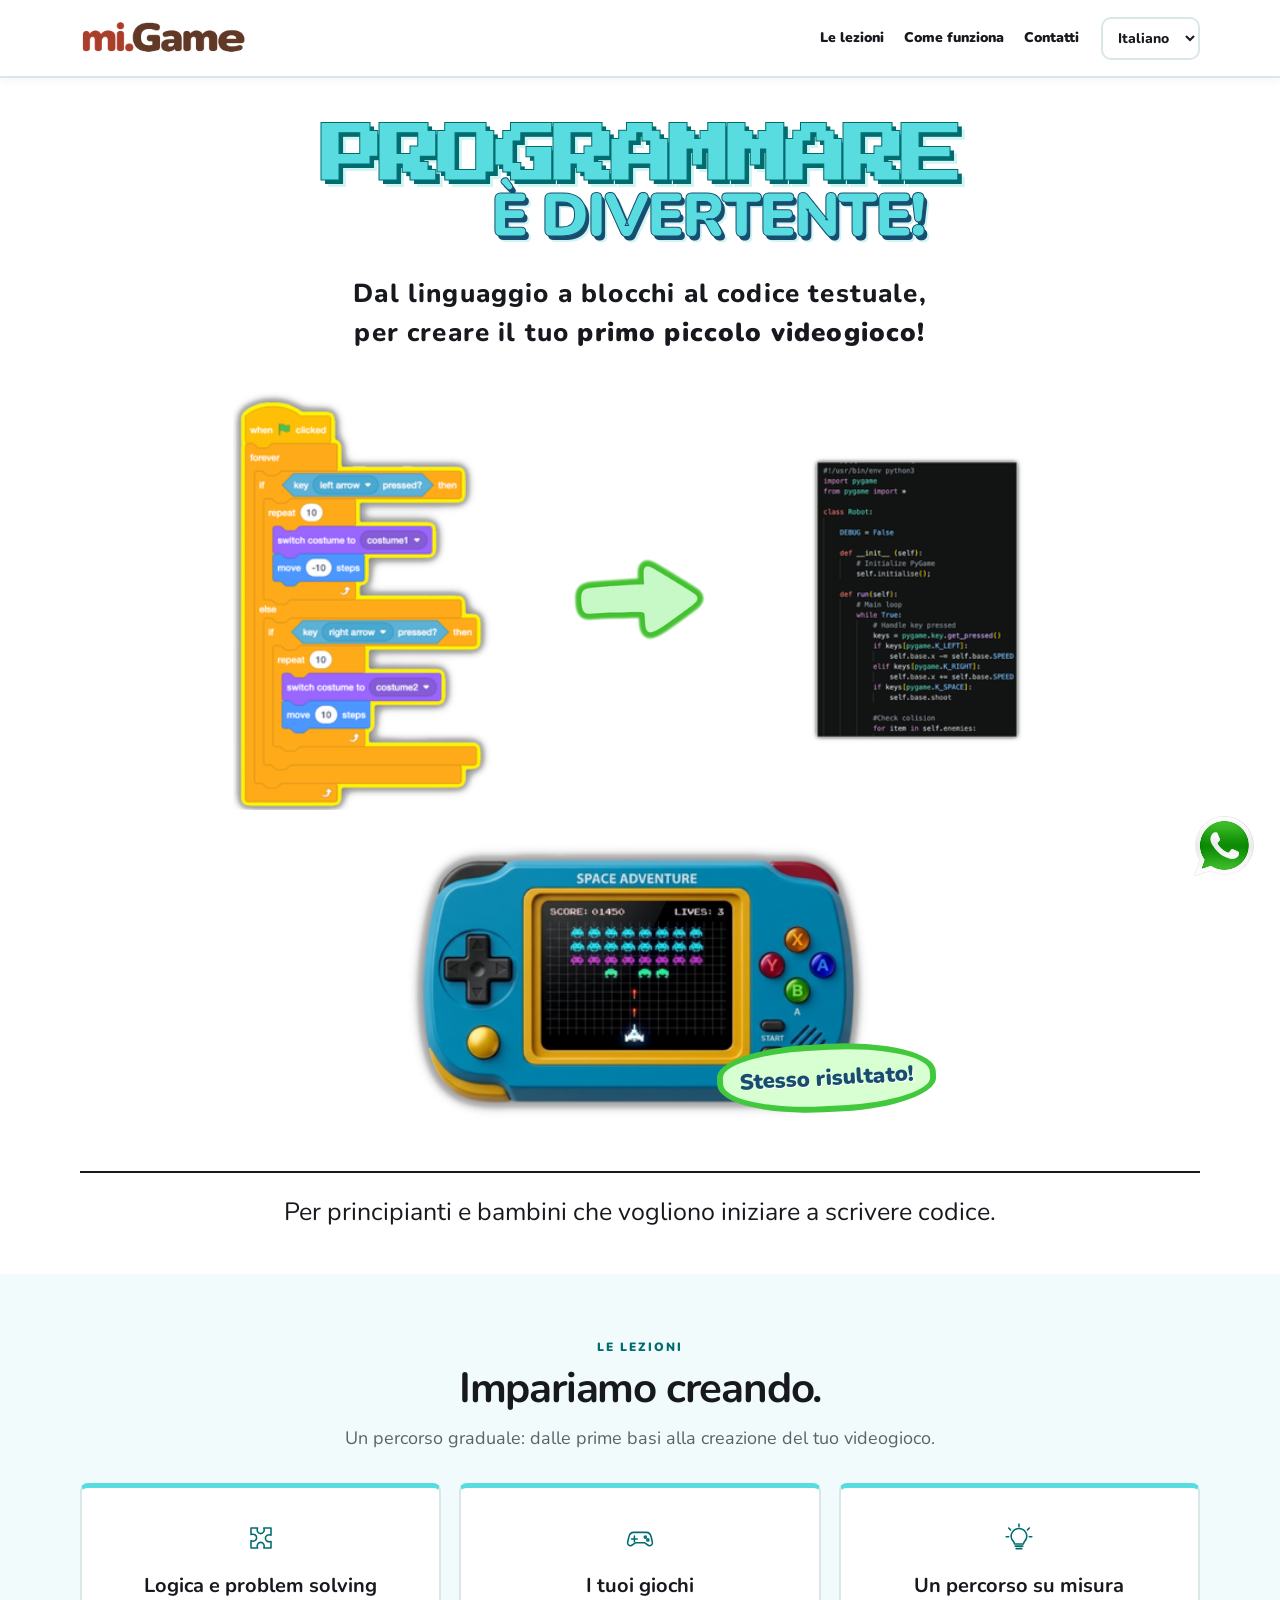
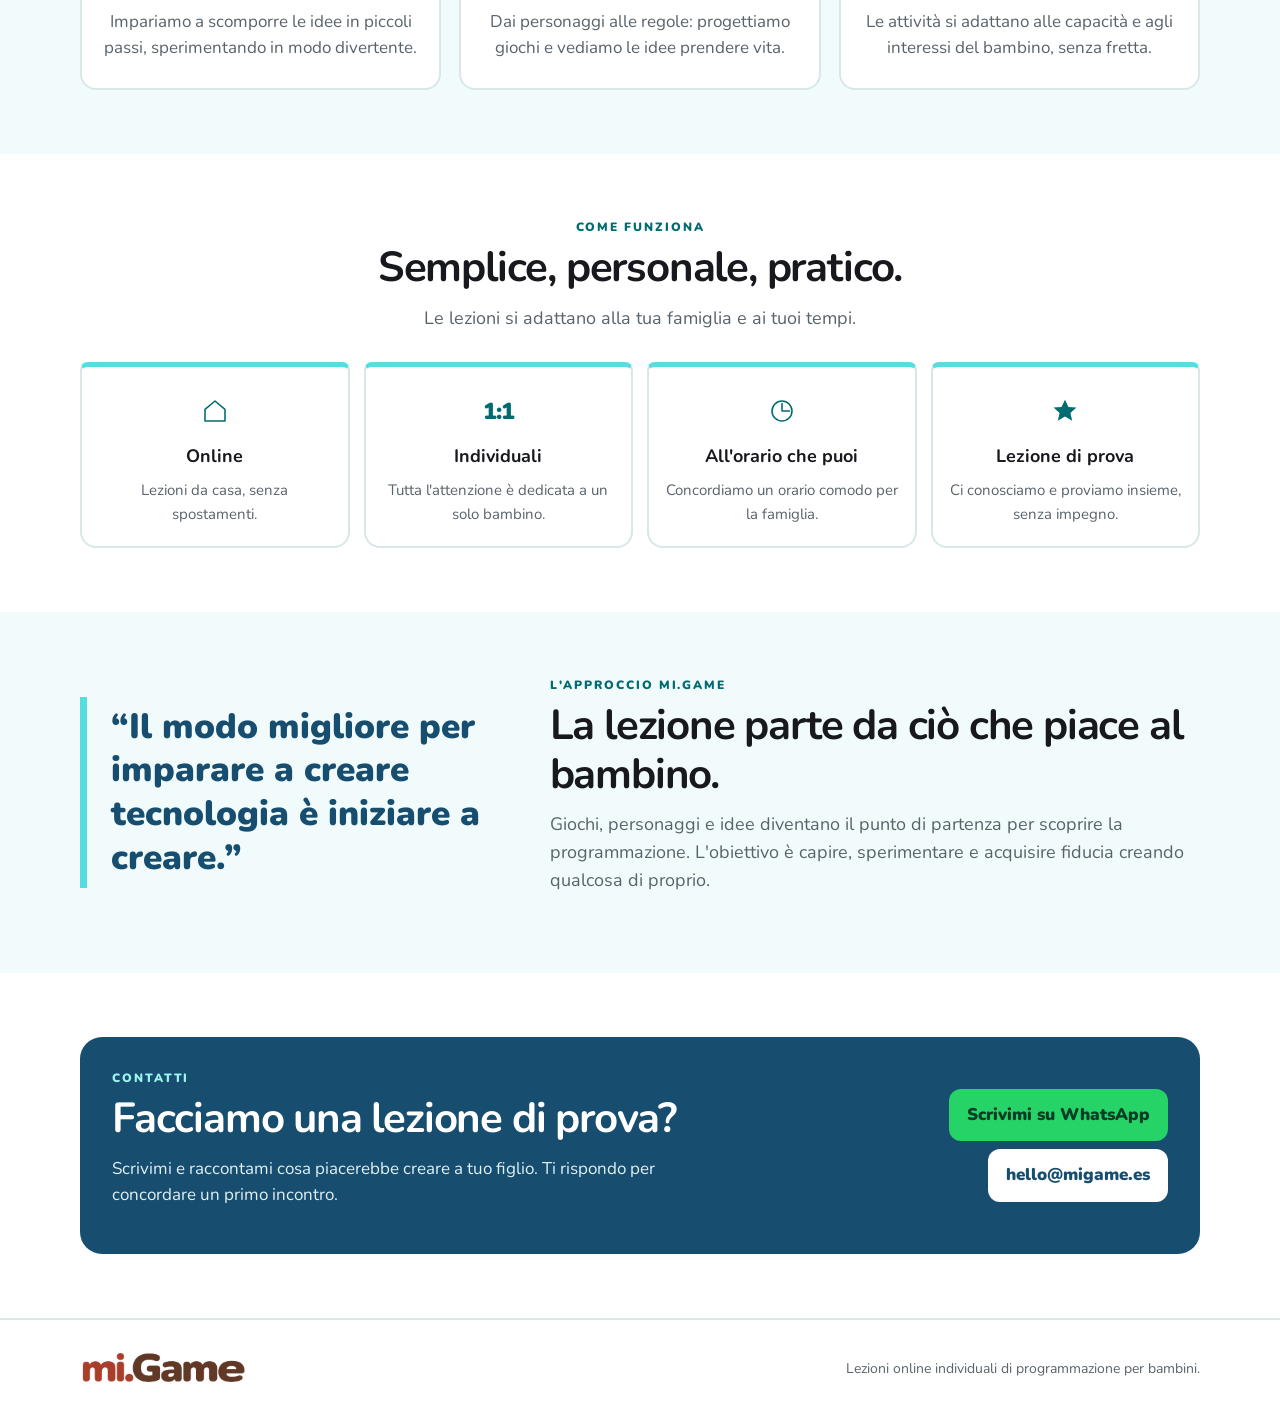
==== index.html @ 3f115e89 "Update index.html" ====
<!doctype html>
<html lang="it">
<head>
<meta charset="utf-8"/><meta content="width=device-width, initial-scale=1" name="viewport"/>
<meta content="mi.Game: lezioni individuali online di programmazione per bambini, in italiano, spagnolo e inglese." name="description"/>
<meta content="#006c70" name="theme-color"/>
<link rel="icon" type="image/svg+xml" href="data:image/svg+xml,%3Csvg%20xmlns%3D%22http%3A%2F%2Fwww.w3.org%2F2000%2Fsvg%22%20viewBox%3D%220%200%2064%2064%22%3E%0A%20%20%3Crect%20width%3D%2264%22%20height%3D%2264%22%20rx%3D%2213%22%20fill%3D%22%23AA3E2A%22%2F%3E%0A%20%20%3Ctext%20x%3D%2232%22%20y%3D%2243%22%20text-anchor%3D%22middle%22%20font-family%3D%22Arial%20Rounded%20MT%20Bold%2C%20Nunito%2C%20system-ui%2C%20sans-serif%22%20font-size%3D%2231%22%20font-weight%3D%22900%22%20letter-spacing%3D%22-2%22%20fill%3D%22%23FFF3E7%22%3Emi.%3C%2Ftext%3E%0A%3C%2Fsvg%3E" />
<link rel="alternate icon" type="image/png" href="[data-uri]" sizes="32x32" />
<title>mi.Game — Programmare è divertente!</title>
<link href="https://fonts.googleapis.com" rel="preconnect"/><link crossorigin="" href="https://fonts.gstatic.com" rel="preconnect"/>
<link href="https://fonts.googleapis.com/css2?family=Nunito:wght@400;600;700;800;900&amp;family=Press+Start+2P&amp;display=swap" rel="stylesheet"/>
<link rel="stylesheet" href="style.css"/>

</head>
<body><header id="top"><div class="wrap nav"><a class="brand" href="#top" aria-label="mi.Game, pagina iniziale"><img src="[data-uri]" alt="mi.Game" /></a><div class="navright"><button aria-controls="site-nav" aria-expanded="false" aria-label="Apri il menu" class="mobile-menu-toggle" id="menu-toggle" type="button"><svg aria-hidden="true" viewBox="0 0 24 24" width="24" height="24"><path d="M3 6h18M3 12h18M3 18h18" fill="none" stroke="currentColor" stroke-width="2.5" stroke-linecap="round"/></svg><span class="menu-label">Menu</span></button><nav class="navlinks" id="site-nav"><a data-t="nav1" href="#lezioni">Le lezioni</a><a data-t="nav2" href="#metodo">Come funziona</a><a data-t="nav3" href="#contatti">Contatti</a></nav><select aria-label="Language" id="lang"><option value="it">Italiano</option><option value="es">Español</option><option value="en">English</option></select></div></div></header>
<main><section class="hero"><div class="wrap"><h1 class="headline"><span class="pixel" data-t="title1">PROGRAMMARE</span><span class="bubble" data-t="title2">È DIVERTENTE!</span></h1><p class="tagline" data-t="tagline">Dal linguaggio a blocchi al codice testuale,<br/>per creare il tuo <strong>primo piccolo videogioco!</strong></p><div aria-label="Dal codice a blocchi al codice Python" class="demo"><img alt="Esempio di programmazione a blocchi" class="asset scratch" src="[data-uri]"/><img alt="" class="asset arrow" src="[data-uri]"/><img alt="Esempio di codice Python" class="asset python" src="[data-uri]"/></div><div class="gameWrap"><img alt="Videogioco su console portatile" class="game" src="[data-uri]"/><div class="result" data-t="result">Stesso risultato!</div></div><div class="heroPitch"><span data-t="pitch1">Per principianti e bambini che vogliono iniziare a scrivere codice.</span></div></div></section>
<section class="section soft" id="lezioni"><div class="wrap"><div class="head"><div class="kicker" data-t="k1">Le lezioni</div><h2 data-t="h1">Impariamo creando.</h2><p data-t="intro">Un percorso graduale: dalle prime basi alla creazione del tuo videogioco.</p></div><div class="cards lesson-cards">
<article class="card"><div class="lessonIcon" aria-hidden="true"><svg viewBox="0 0 48 48" role="img" aria-label="Puzzle" focusable="false"><path d="M8 8h10.5c-1.7 4.8.8 9 5 9s6.8-4.2 5-9H40v11.5c-4.9-1.8-9 .8-9 5s4.1 6.8 9 5V40H28.5c1.8-4.9-.8-9-5-9s-6.7 4.1-5 9H8V28.5c4.9 1.8 9-.8 9-5s-4.1-6.7-9-5Z"/></svg></div><h3 data-t="l1h">Logica e problem solving</h3><p data-t="l1p">Impariamo a scomporre le idee in piccoli passi, sperimentando in modo divertente.</p></article>
<article class="card"><div class="lessonIcon" aria-hidden="true"><svg viewBox="0 0 48 48" role="img" aria-label="Controller" focusable="false"><path d="M14 15h20c4.1 0 6.7 2.7 7.7 6.7l2.1 9.1c.9 4-3.4 7-6.7 4.8l-6.1-4.1H17l-6.1 4.1c-3.3 2.2-7.6-.8-6.7-4.8l2.1-9.1C7.3 17.7 9.9 15 14 15Z"/><path d="M15 21v9M10.5 25.5h9"/><circle cx="32.5" cy="22.5" r="1.7"/><circle cx="36.5" cy="27" r="1.7"/></svg></div><h3 data-t="l2h">I tuoi giochi</h3><p data-t="l2p">Dai personaggi alle regole: progettiamo giochi e vediamo le idee prendere vita.</p></article>
<article class="card"><div class="lessonIcon" aria-hidden="true"><svg viewBox="0 0 48 48" role="img" aria-label="Idea" focusable="false"><path d="M17 33.5c-.8-3.1-2.6-4.5-4.3-7.1A12.4 12.4 0 1 1 35.3 26c-1.7 2.8-3.5 4.4-4.3 7.5Z"/><path d="M18 37h12M19.5 41h9M24 1.8v4M7.5 8.1l2.9 2.9M40.5 8.1l-2.9 2.9M3.5 22h4M40.5 22h4"/></svg></div><h3 data-t="l3h">Un percorso su misura</h3><p data-t="l3p">Le attività si adattano alle capacità e agli interessi del bambino, senza fretta.</p></article>
</div></div></section><section class="section" id="metodo"><div class="wrap"><div class="head"><div class="kicker" data-t="k2">Come funziona</div><h2 data-t="h2">Semplice, personale, pratico.</h2><p data-t="intro2">Le lezioni si adattano alla tua famiglia e ai tuoi tempi.</p></div><div class="cards features"><article class="card"><div class="featureIcon" aria-hidden="true"><svg viewBox="0 0 48 48"><path d="M8 21.5 24 8l16 13.5V40H8Z"/></svg></div><h3 data-t="f1h">Online</h3><p data-t="f1p">Lezioni da casa, senza spostamenti.</p></article><article class="card"><div class="featureIcon" aria-hidden="true"><span class="featureIconText">1:1</span></div><h3 data-t="f2h">Individuali</h3><p data-t="f2p">Tutta l'attenzione è dedicata a un solo bambino.</p></article><article class="card"><div class="featureIcon" aria-hidden="true"><svg viewBox="0 0 48 48"><circle cx="24" cy="24" r="16"/><path d="M24 12v12h12"/></svg></div><h3 data-t="f3h">All'orario che puoi</h3><p data-t="f3p">Concordiamo un orario comodo per la famiglia.</p></article><article class="card"><div class="featureIcon" aria-hidden="true"><svg class="featureStar" viewBox="0 0 48 48" aria-hidden="true" focusable="false"><path d="M24 4.5 29.9 17l13.6 1.2-10.2 9.1 3 13.3L24 33.5 11.7 40.6l3-13.3-10.2-9.1L18.1 17Z"/></svg></div><h3 data-t="f4h">Lezione di prova</h3><p data-t="f4p">Ci conosciamo e proviamo insieme, senza impegno.</p></article></div></div></section><section class="section soft"><div class="wrap about"><div class="quote" data-t="quote">“Il modo migliore per imparare a creare tecnologia è iniziare a creare.”</div><div><div class="kicker" data-t="k3">L'approccio mi.Game</div><h2 data-t="h3">La lezione parte da ciò che piace al bambino.</h2><p data-t="about">Giochi, personaggi e idee diventano il punto di partenza per scoprire la programmazione. L'obiettivo non è imparare a memoria, ma capire, sperimentare e acquisire fiducia nel creare qualcosa di proprio.</p></div></div></section>
<section class="section" id="contatti"><div class="wrap"><div class="contact"><div class="contactIntro"><div class="kicker" data-t="k4">Contatti</div><h2 data-t="h4">Facciamo una lezione di prova?</h2><p data-t="contact">Scrivimi e raccontami cosa piacerebbe creare a tuo figlio. Ti rispondo per concordare un primo incontro.</p></div><div class="contactDetails">
<a class="btn whatsapp contactWhatsapp" data-t="whatsapp" href="https://wa.me/393470328993?text=Ciao%21%20Ho%20visto%20il%20sito%20mi.Game%20e%20vorrei%20avere%20informazioni%20sulle%20lezioni%20di%20programmazione." rel="noopener noreferrer" target="_blank">Scrivimi su WhatsApp</a>
<a class="btn emailbtn contactEmail" href="mailto:hello@migame.es">hello@migame.es</a>
</div></div></div></section></main>
<footer><div class="wrap foot"><a class="brand" href="#top" aria-label="mi.Game, pagina iniziale"><img src="[data-uri]" alt="mi.Game" /></a><span data-t="footer">Lezioni individuali online di coding per bambini.</span></div></footer>
<script>const T={
it:{pageTitle:"mi.Game — Programmare è divertente!",description:"Lezioni individuali online di programmazione per bambini, in italiano, spagnolo e inglese.",nav1:"Le lezioni",nav2:"Come funziona",nav3:"Contatti",title1:"PROGRAMMARE",title2:"È DIVERTENTE!",tagline:'Dal linguaggio a blocchi al codice testuale,<br>per creare il tuo <strong>primo piccolo videogioco!</strong>',result:"Stesso risultato!",pitch1:"Per principianti e bambini che vogliono iniziare a scrivere codice.",pitch2:"Un percorso pratico per imparare creando.",whatsapp:"Scrivimi su WhatsApp",mailShort:"Invia un'email ↗",k1:"Le lezioni",h1:"Impariamo creando.",intro:"Un percorso graduale: dalle prime basi alla creazione del tuo videogioco.",l1h:"Logica e problem solving",l1p:"Impariamo a scomporre le idee in piccoli passi, sperimentando in modo divertente.",l2h:"I tuoi giochi",l2p:"Dai personaggi alle regole: progettiamo giochi e vediamo le idee prendere vita.",l3h:"Un percorso su misura",l3p:"Le attività si adattano alle capacità e agli interessi del bambino, senza fretta.",f1h:"Online",f1p:"Lezioni da casa, senza spostamenti.",f2h:"Individuali",f2p:"Tutta l'attenzione è dedicata a un solo bambino.",f3h:"All'orario che puoi",f3p:"Concordiamo un orario comodo per la famiglia.",f4h:"Lezione di prova",f4p:"Ci conosciamo e proviamo insieme, senza impegno.",tools:"Partiamo dagli interessi del bambino e creiamo qualcosa insieme.",k2:"Come funziona",h2:"Semplice, personale, pratico.",intro2:"Le lezioni si adattano alla tua famiglia e ai tuoi tempi.",s1h:"Ci conosciamo",s1p:"Mi racconti gli interessi del bambino e cosa gli piacerebbe creare.",s2h:"Impariamo facendo",s2p:"Sperimentiamo insieme con attività pratiche e adatte al suo livello.",s3h:"Creiamo un progetto",s3p:"Mettiamo in pratica ciò che abbiamo imparato e vediamo il risultato.",quote:"“Il modo migliore per imparare a creare tecnologia è iniziare a creare.”",k3:"L'approccio mi.Game",h3:"La lezione parte da ciò che piace al bambino.",about:"Giochi, personaggi e idee diventano il punto di partenza per scoprire la programmazione. L'obiettivo è capire, sperimentare e acquisire fiducia creando qualcosa di proprio.",k4:"Contatti",h4:"Facciamo una lezione di prova?",contact:"Scrivimi e raccontami cosa piacerebbe creare a tuo figlio. Ti rispondo per concordare un primo incontro.",footer:"Lezioni online individuali di programmazione per bambini.",whatsappMessage:"Ciao! Ho visto il sito mi.Game e vorrei avere informazioni sulle lezioni di programmazione.",emailSubject:"Informazioni sulle lezioni mi.Game",emailBody:"Buongiorno, ho visto il sito mi.Game e vorrei ricevere maggiori informazioni sulle lezioni. Grazie!"},
es:{pageTitle:"mi.Game — ¡Programar es divertido!",description:"Clases individuales online de programación para niños, en italiano, español e inglés.",nav1:"Las clases",nav2:"Cómo funciona",nav3:"Contacto",title1:"PROGRAMAR",title2:"¡ES DIVERTIDO!",tagline:'De la programación por bloques al código textual,<br>¡para crear tu <strong>primer videojuego!</strong>',result:"¡El mismo resultado!",pitch1:"Para principiantes y niños que quieren empezar a programar.",pitch2:"Un recorrido práctico para aprender creando.",whatsapp:"Escríbeme por WhatsApp",mailShort:"Enviar un email ↗",k1:"Las clases",h1:"Aprendemos creando.",intro:"Un recorrido gradual: desde las primeras bases hasta crear tu videojuego.",l1h:"Lógica y resolución de problemas",l1p:"Aprendemos a descomponer las ideas en pequeños pasos, experimentando de forma divertida.",l2h:"Tus juegos",l2p:"De los personajes a las reglas: diseñamos juegos y vemos cómo las ideas cobran vida.",l3h:"Un recorrido a tu medida",l3p:"Las actividades se adaptan a las capacidades y los intereses del niño, sin prisas.",f1h:"Online",f1p:"Clases desde casa, sin desplazamientos.",f2h:"Individuales",f2p:"Toda la atención se dedica a un solo niño.",f3h:"En el horario que puedas",f3p:"Acordamos una hora cómoda para la familia.",f4h:"Clase de prueba",f4p:"Nos conocemos y probamos juntos, sin compromiso.",tools:"Partimos de los intereses del niño y creamos algo juntos.",k2:"Cómo funciona",h2:"Sencillo, personal y práctico.",intro2:"Las clases se adaptan a tu familia y a tus horarios.",s1h:"Nos conocemos",s1p:"Me cuentas qué le interesa al niño y qué le gustaría crear.",s2h:"Aprendemos haciendo",s2p:"Experimentamos con actividades prácticas adaptadas a su nivel.",s3h:"Creamos un proyecto",s3p:"Ponemos en práctica lo aprendido y vemos el resultado.",quote:"“La mejor manera de aprender a crear tecnología es empezar a crear.”",k3:"El enfoque mi.Game",h3:"La clase empieza por lo que le gusta al niño.",about:"Los juegos, personajes e ideas son el punto de partida para descubrir la programación. El objetivo es comprender, experimentar y ganar confianza creando algo propio.",k4:"Contacto",h4:"¿Probamos una primera clase?",contact:"Escríbeme y cuéntame qué le gustaría crear a tu hijo. Te responderé para acordar un primer encuentro.",footer:"Clases individuales online de programación para niños.",whatsappMessage:"¡Hola! He visto la web de mi.Game y me gustaría recibir información sobre las clases de programación.",emailSubject:"Información sobre las clases de mi.Game",emailBody:"Buenos días, he visto la web de mi.Game y me gustaría recibir más información sobre las clases. ¡Gracias!"},
en:{pageTitle:"mi.Game — Programming is fun!",description:"One-to-one online coding lessons for children, in Italian, Spanish and English.",nav1:"Lessons",nav2:"How it works",nav3:"Contact",title1:"PROGRAMMING",title2:"IS FUN!",tagline:'From block-based coding to text-based code, to create your <strong>very first video game!</strong>',result:"Same result!",pitch1:"For beginners and kids who want to start coding.",pitch2:"A hands-on learning path built around creating.",whatsapp:"Message me on WhatsApp",mailShort:"Send an email ↗",k1:"Lessons",h1:"We learn by creating.",intro:"A step-by-step path, from the basics to creating your own video game.",l1h:"Logic and problem-solving",l1p:"We learn to break ideas into small steps and experiment in a fun way.",l2h:"Your games",l2p:"From characters to rules, we design games and bring ideas to life.",l3h:"A path tailored to you",l3p:"Activities adapt to each child’s abilities and interests, without rushing.",f1h:"Online",f1p:"Lessons from home, with no travel.",f2h:"One-to-one",f2p:"Each lesson focuses on one child.",f3h:"At a time that suits you",f3p:"We agree on a time that works for your family.",f4h:"Trial lesson",f4p:"Meet, try a lesson and see how it feels, with no commitment.",tools:"We start with the child’s interests and create something together.",k2:"How it works",h2:"Simple, personal, hands-on.",intro2:"Lessons fit your family and your schedule.",s1h:"Get to know each other",s1p:"Tell me what your child enjoys and what they would like to create.",s2h:"Learn by doing",s2p:"We experiment through practical activities suited to their level.",s3h:"Build a project",s3p:"Put new skills into practice and see the result.",quote:"“The best way to learn to create technology is to start creating.”",k3:"The mi.Game approach",h3:"Lessons start with what your child enjoys.",about:"Games, characters and ideas become a starting point for discovering coding. The goal is to understand, experiment and build confidence by making something of their own.",k4:"Contact",h4:"Shall we try a trial lesson?",contact:"Message me and tell me what your child would like to create. I’ll reply so we can arrange a first meeting.",footer:"One-to-one online coding lessons for children.",whatsappMessage:"Hi! I saw the mi.Game website and would like information about the coding lessons.",emailSubject:"Information about mi.Game lessons",emailBody:"Hello, I saw the mi.Game website and would like to receive more information about the lessons. Thank you!"}
};
function updateContactLinks(lang){
  const d=T[lang]||T.it;
  const waUrl='https://wa.me/393470328993?text='+encodeURIComponent(d.whatsappMessage);
  document.querySelectorAll('.contactWhatsapp,.whatsapp-float').forEach(el=>{el.href=waUrl;});
  const emailLink=document.querySelector('.contactEmail');
  if(emailLink){emailLink.href='mailto:hello@migame.es?subject='+encodeURIComponent(d.emailSubject)+'&body='+encodeURIComponent(d.emailBody);}
  const floating=document.querySelector('.whatsapp-float');
  if(floating){floating.setAttribute('aria-label',d.whatsapp);floating.title='WhatsApp';}
}
function setLanguage(lang){
  const d=T[lang]||T.it;
  document.documentElement.lang=lang;
  document.title=d.pageTitle;
  const description=document.querySelector('meta[name="description"]');
  if(description)description.content=d.description;
  document.querySelectorAll('[data-t]').forEach(el=>{const k=el.dataset.t;if(d[k]!==undefined)el.innerHTML=d[k];});
  updateContactLinks(lang);
}
// Keep the selector in sync with the language actually rendered in the HTML.
// Some browsers restore a previous <select> value after reload without changing page text.
const languageSelector=document.getElementById('lang');
if(languageSelector){
  const pageLanguage=['it','es','en'].includes(document.documentElement.lang)?document.documentElement.lang:'it';
  languageSelector.value=pageLanguage;
  setLanguage(pageLanguage);
  languageSelector.addEventListener('change',e=>setLanguage(e.target.value));
}
// The links are updated whenever the language changes; use their href normally on click.
// This avoids opening a second tab with a stale URL from an intercepted click handler.
const menuButton=document.getElementById('menu-toggle');const siteNav=document.getElementById('site-nav');menuButton.addEventListener('click',()=>{const open=siteNav.classList.toggle('is-open');menuButton.setAttribute('aria-expanded',String(open));menuButton.setAttribute('aria-label',open?'Chiudi il menu':'Apri il menu');});siteNav.querySelectorAll('a').forEach(link=>link.addEventListener('click',()=>{siteNav.classList.remove('is-open');menuButton.setAttribute('aria-expanded','false');menuButton.setAttribute('aria-label','Apri il menu');}));document.addEventListener('click',e=>{if(!menuButton.contains(e.target)&&!siteNav.contains(e.target)){siteNav.classList.remove('is-open');menuButton.setAttribute('aria-expanded','false');}});
</script><a aria-label="Apri una chat WhatsApp" class="whatsapp-float" href="https://wa.me/393470328993?text=Ciao%21%20Ho%20visto%20il%20sito%20mi.Game%20e%20vorrei%20avere%20informazioni%20sulle%20lezioni%20di%20programmazione." rel="noopener noreferrer" target="_blank" title="WhatsApp"><img src="[data-uri]" alt="WhatsApp" onerror="this.style.display='none';this.nextElementSibling.style.display='block'"/><svg class="wa-fallback" aria-hidden="true" viewBox="0 0 24 24"><path d="M20.52 3.48A11.77 11.77 0 0 0 12.13 0C5.63 0 .34 5.29.34 11.79c0 2.08.54 4.11 1.57 5.9L.24 23.76l6.22-1.63a11.77 11.77 0 0 0 5.66 1.44h.01c6.5 0 11.79-5.29 11.79-11.79a11.7 11.7 0 0 0-3.4-8.3ZM12.13 21.55h-.01a9.75 9.75 0 0 1-4.97-1.36l-.36-.21-3.69.97.98-3.6-.23-.37a9.73 9.73 0 0 1-1.49-5.19c0-5.38 4.38-9.76 9.77-9.76a9.7 9.7 0 0 1 6.91 2.87 9.7 9.7 0 0 1 2.86 6.92c0 5.38-4.38 9.76-9.77 9.76Zm5.36-7.31c-.29-.15-1.73-.85-2-.95-.27-.1-.46-.15-.66.15-.2.29-.76.95-.93 1.14-.17.2-.34.22-.63.08-.29-.15-1.24-.46-2.36-1.46-.87-.77-1.46-1.72-1.63-2.02-.17-.29-.02-.45.13-.6.13-.13.29-.34.44-.51.15-.17.2-.29.29-.49.1-.2.05-.37-.02-.51-.07-.15-.66-1.59-.9-2.17-.24-.57-.48-.49-.66-.5h-.56c-.2 0-.51.07-.78.37-.27.29-1.02 1-1.02 2.44s1.05 2.83 1.2 3.02c.15.2 2.06 3.15 4.99 4.42.7.3 1.24.48 1.66.61.7.22 1.34.19 1.84.12.56-.08 1.73-.71 1.97-1.39.24-.68.24-1.27.17-1.39-.08-.12-.27-.2-.56-.34Z"/></svg></a></body></html>
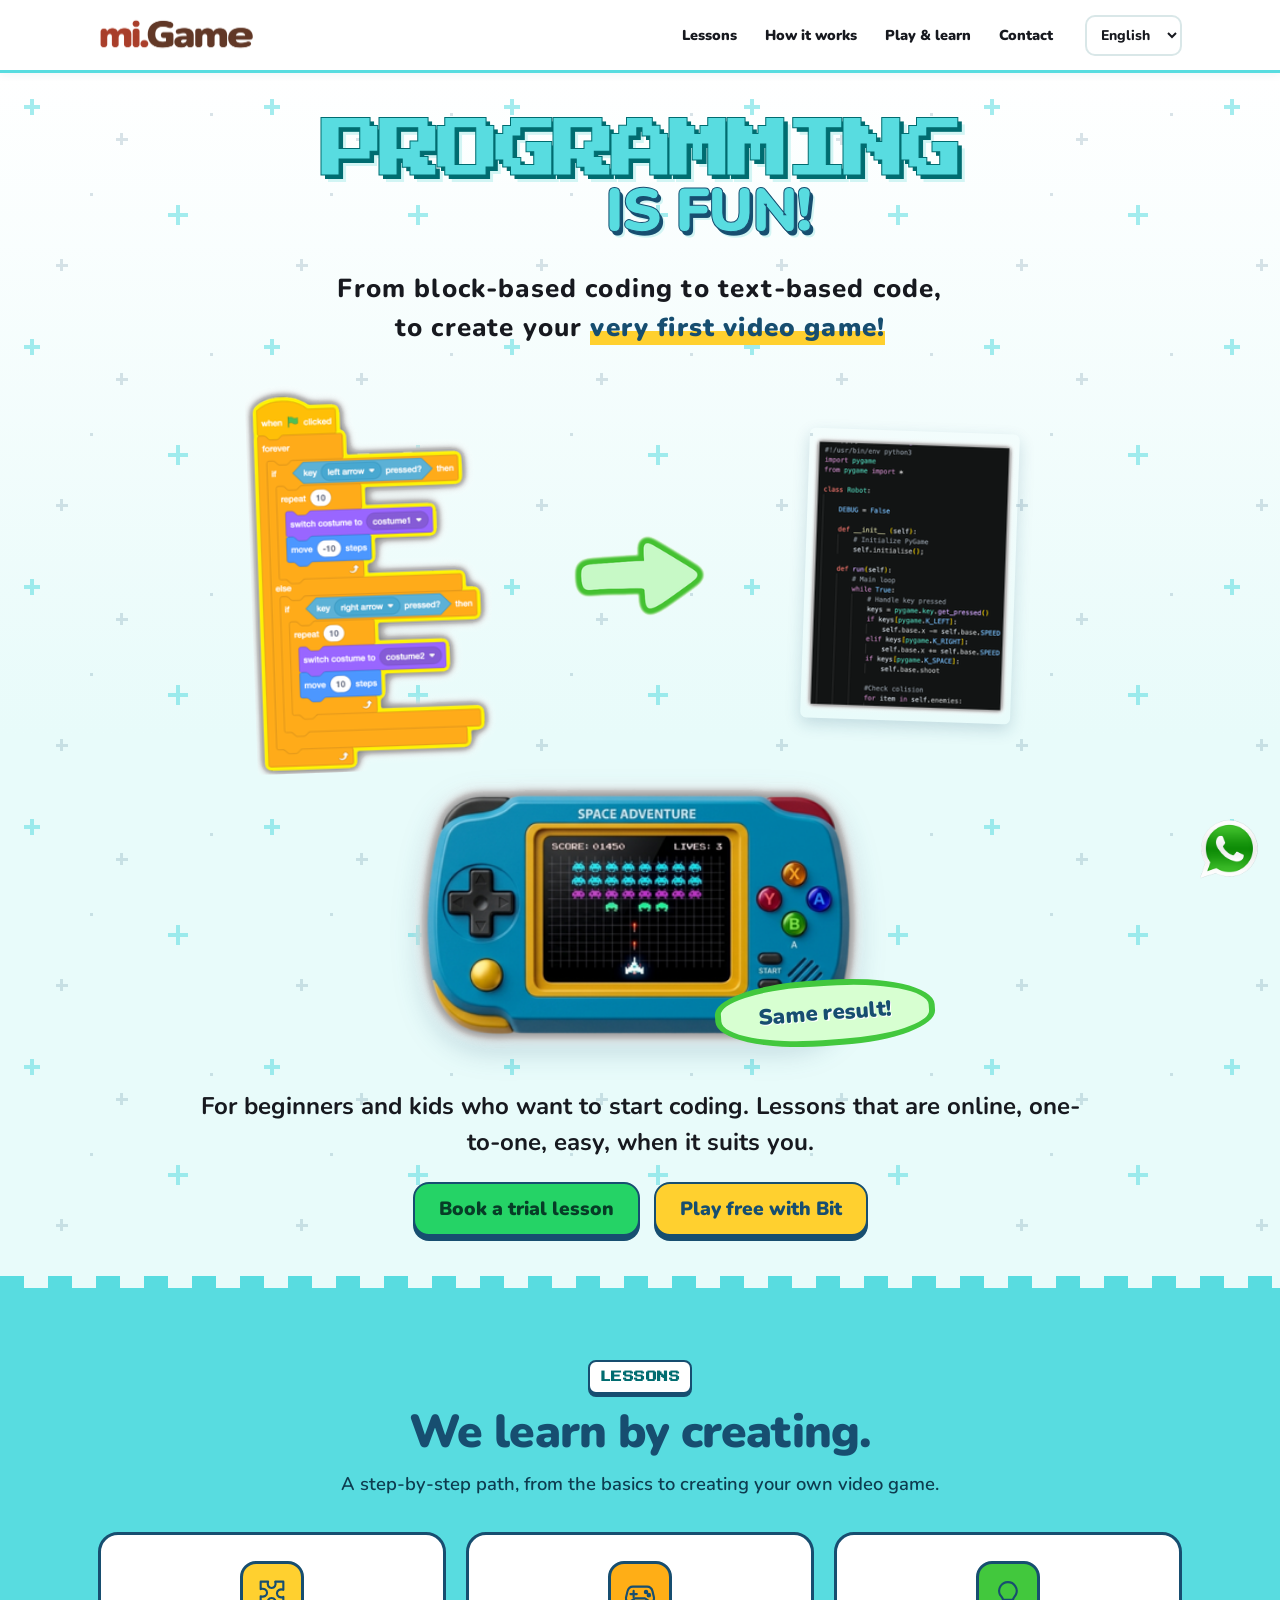
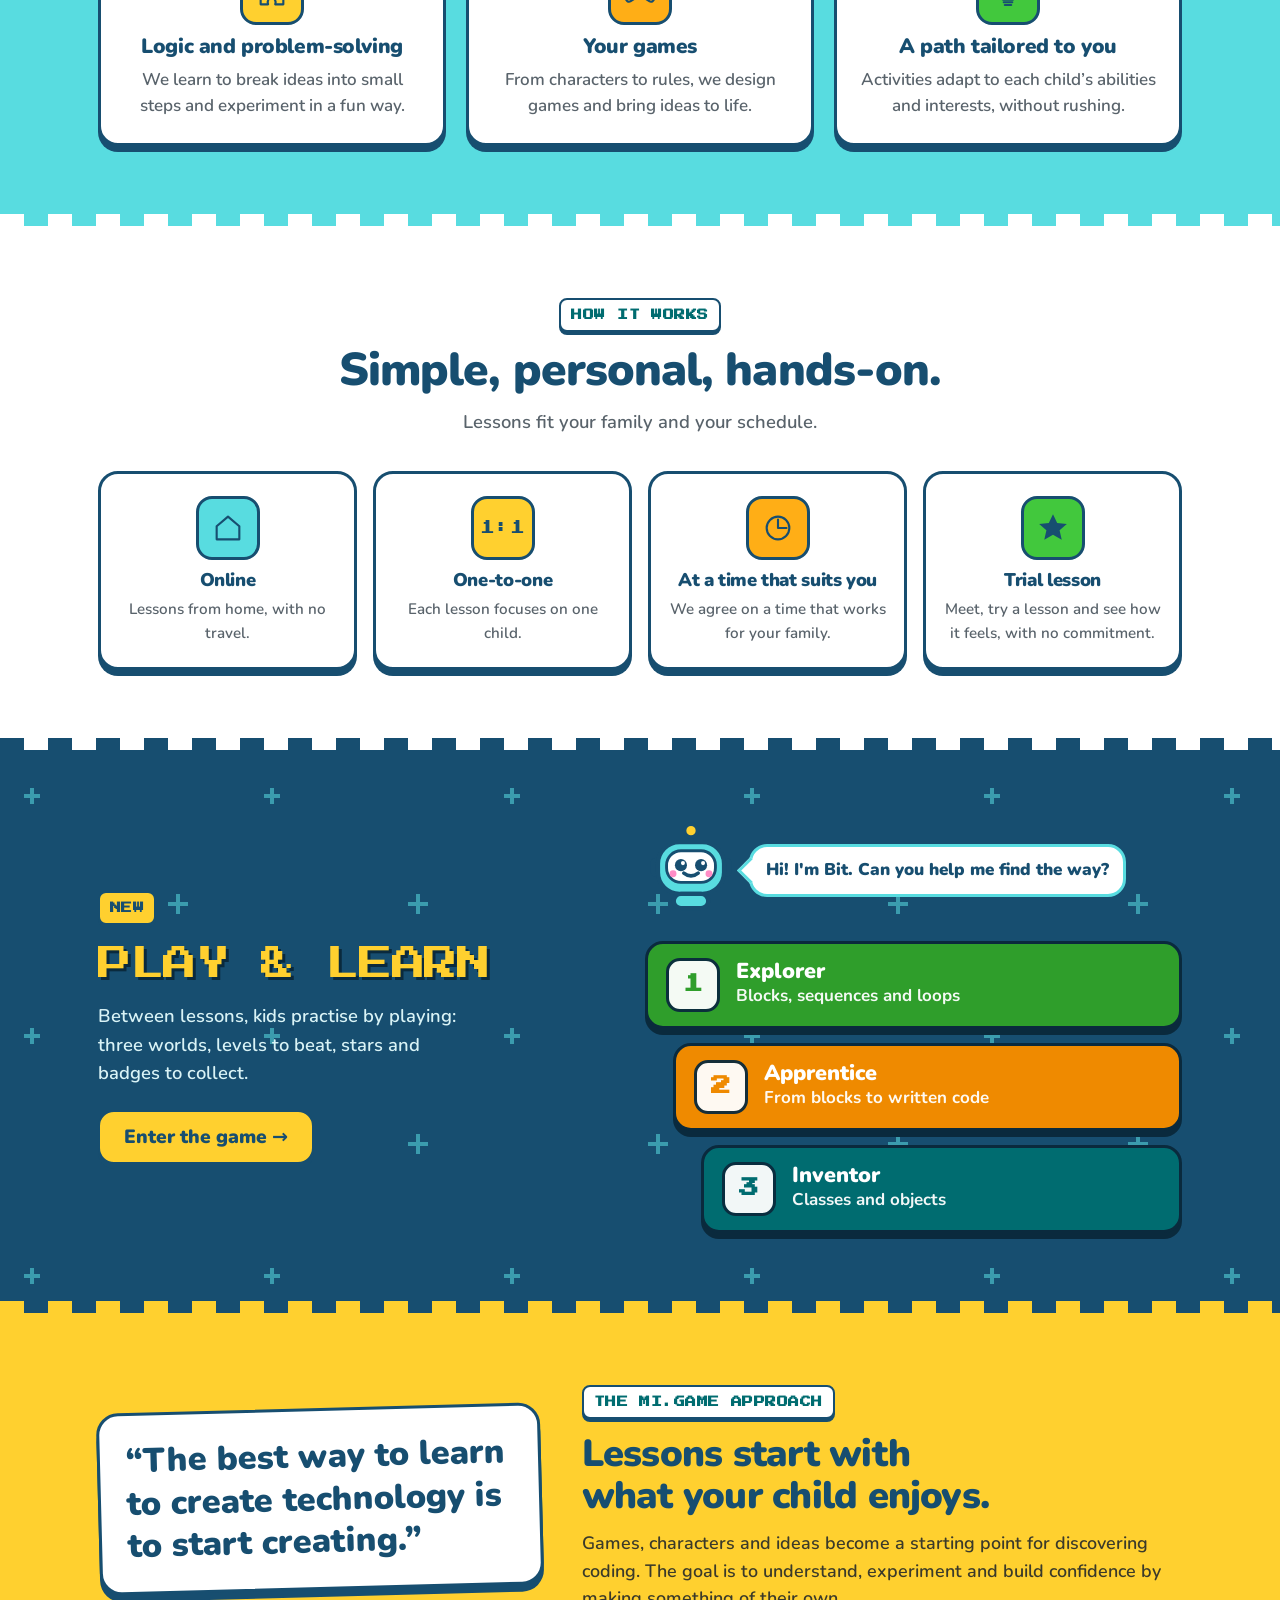
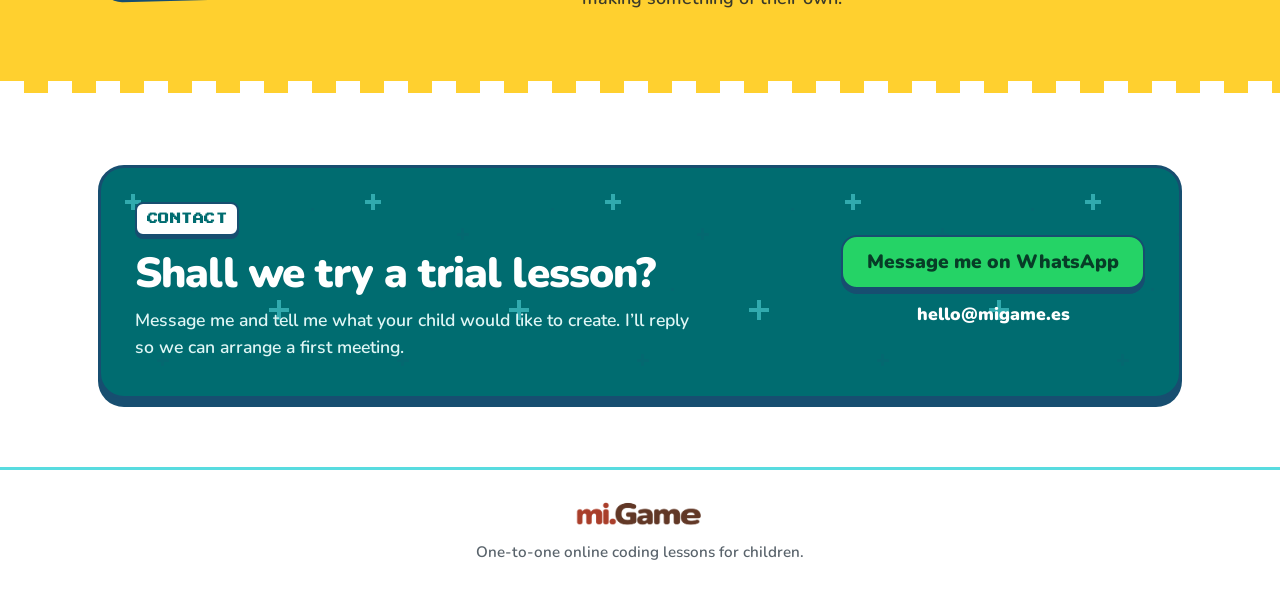
==== commit 91f376e1: "1.1" ====
--- a/index.html
+++ b/index.html
@@ -1,62 +1,336 @@
 <!doctype html>
 <html lang="it">
 <head>
-<meta charset="utf-8"/><meta content="width=device-width, initial-scale=1" name="viewport"/>
-<meta content="mi.Game: lezioni individuali online di programmazione per bambini, in italiano, spagnolo e inglese." name="description"/>
-<meta content="#006c70" name="theme-color"/>
-<link rel="icon" type="image/svg+xml" href="data:image/svg+xml,%3Csvg%20xmlns%3D%22http%3A%2F%2Fwww.w3.org%2F2000%2Fsvg%22%20viewBox%3D%220%200%2064%2064%22%3E%0A%20%20%3Crect%20width%3D%2264%22%20height%3D%2264%22%20rx%3D%2213%22%20fill%3D%22%23AA3E2A%22%2F%3E%0A%20%20%3Ctext%20x%3D%2232%22%20y%3D%2243%22%20text-anchor%3D%22middle%22%20font-family%3D%22Arial%20Rounded%20MT%20Bold%2C%20Nunito%2C%20system-ui%2C%20sans-serif%22%20font-size%3D%2231%22%20font-weight%3D%22900%22%20letter-spacing%3D%22-2%22%20fill%3D%22%23FFF3E7%22%3Emi.%3C%2Ftext%3E%0A%3C%2Fsvg%3E" />
-<link rel="alternate icon" type="image/png" href="[data-uri]" sizes="32x32" />
-<title>mi.Game — Programmare è divertente!</title>
-<link href="https://fonts.googleapis.com" rel="preconnect"/><link crossorigin="" href="https://fonts.gstatic.com" rel="preconnect"/>
-<link href="https://fonts.googleapis.com/css2?family=Nunito:wght@400;600;700;800;900&amp;family=Press+Start+2P&amp;display=swap" rel="stylesheet"/>
-<link rel="stylesheet" href="style.css"/>
-
+  <meta charset="utf-8">
+  <meta name="viewport" content="width=device-width, initial-scale=1, viewport-fit=cover">
+  <meta name="description" content="mi.Game: lezioni individuali online di programmazione per bambini, in italiano, spagnolo e inglese.">
+  <meta name="theme-color" content="#006c70">
+  <link rel="icon" type="image/png" href="assets/img/favicon.png" sizes="32x32">
+  <title>mi.Game — Programmare è divertente!</title>
+  <link rel="preconnect" href="https://fonts.googleapis.com">
+  <link rel="preconnect" href="https://fonts.gstatic.com" crossorigin>
+  <link rel="stylesheet" href="https://fonts.googleapis.com/css2?family=Nunito:wght@500;600;700;800;900&family=Press+Start+2P&family=JetBrains+Mono:wght@400;600&display=swap">
+  <link rel="stylesheet" href="assets/site.css">
+  <style>
+    /* ===== home page ===== */
+    .band { position: relative; }
+    .band-in { padding-block: 60px 68px; }
+    .kicker { display: inline-block; font-family: var(--f-pixel); font-size: 11px; letter-spacing: .04em; text-transform: uppercase; color: var(--teal); background: #fff; border: 2px solid var(--navy); border-radius: 8px; padding: 7px 10px 6px; box-shadow: 0 3px 0 var(--navy); }
+    .head { text-align: center; max-width: 760px; margin: 0 auto 34px; display: flex; flex-direction: column; align-items: center; gap: 12px; }
+    .head h2 { font-size: clamp(30px, 4.2vw, 46px); color: var(--navy); }
+    .head p { margin: 0; font-size: 1.15rem; color: var(--muted); }
+
+    /* hero */
+    .hero { background-color: var(--sky); background-image: var(--sparkles), linear-gradient(180deg, #fff 0%, var(--sky) 55%); background-size: 240px 240px, 100% 100%; overflow: hidden; }
+    .hero .band-in { padding-block: 34px 40px; }
+    .headline { text-align: center; margin: 0 auto 16px; max-width: 1050px; }
+    /* first line in pixel font (PROGRAMMARE / PROGRAMAR / PROGRAMMING) */
+    .pixel { display: block; font-family: var(--f-pixel); font-weight: 700; font-size: clamp(22px, 5.7vw, 62px); line-height: 1.48; letter-spacing: -.065em; color: var(--turq); -webkit-text-stroke: 1px var(--teal); text-shadow: 4px 4px 0 var(--teal), 7px 7px 0 #d2f5f4; overflow-wrap: anywhere; }
+    /* overlapping second line (È DIVERTENTE!) */
+    .bubble { position: relative; z-index: 2; display: block; margin: -20px 0 0 13%; font-family: var(--f-body); font-weight: 900; font-size: clamp(32px, 5.5vw, 61px); line-height: 1.05; letter-spacing: -2px; color: var(--turq); -webkit-text-stroke: 1px var(--navy); text-shadow: 3px 4px 0 var(--navy), 5px 6px 0 #d2f5f4; animation: wobble 4s ease-in-out infinite; transform-origin: 30% 60%; }
+    @keyframes wobble { 0%, 100% { transform: rotate(-1.5deg); } 50% { transform: rotate(1deg) translateY(-3px); } }
+    .tagline { font-size: clamp(17px, 2.25vw, 26px); font-weight: 800; letter-spacing: .045em; line-height: 1.5; text-align: center; max-width: 950px; margin: 26px auto 34px; }
+    .tagline strong { font-weight: 900; color: var(--navy); background: linear-gradient(transparent 60%, var(--yellow) 60%); }
+
+    .stage { position: relative; max-width: 980px; margin: 0 auto; }
+    .demo { display: grid; grid-template-columns: minmax(0, 1fr) 150px minmax(0, 1fr); gap: 14px; align-items: center; max-width: 900px; margin: 0 auto 6px; }
+    .asset { display: block; max-width: 100%; height: auto; margin: auto; object-fit: contain; }
+    .scratch { width: min(240px, 100%); transform: rotate(-2deg); }
+    .arrow { width: min(150px, 100%); animation: nudge 1.8s ease-in-out infinite; }
+    @keyframes nudge { 50% { transform: translateX(8px); } }
+    .python { width: min(210px, 100%); transform: rotate(2deg); border-radius: 6px; box-shadow: 0 6px 16px rgba(23,78,112,.18); }
+    .gameWrap { position: relative; width: min(500px, 92%); margin: 6px auto 0; }
+    .game { width: 100%; height: auto; display: block; filter: drop-shadow(0 10px 12px rgba(23,78,112,.18)); }
+    .result { position: absolute; right: -9%; bottom: 3%; width: 44%; min-height: 66px; display: grid; place-items: center; padding: 12px 14px; background: #d7ffd1; border: 6px solid var(--green-b); border-radius: 42% 48% 43% 48%; color: var(--navy); font-weight: 900; font-size: clamp(15px, 2vw, 22px); line-height: 1.1; text-align: center; transform: rotate(-4deg); text-shadow: 1px 1px #fff; animation: float 3s ease-in-out infinite; }
+    @keyframes float { 50% { transform: rotate(-2deg) translateY(-5px); } }
+    .stage .spark { position: absolute; width: 26px; height: 26px; color: var(--turq); }
+    .stage .s1 { left: -12px; top: 40%; } .stage .s2 { right: 18%; top: -14px; color: var(--yellow); } .stage .s3 { right: -12px; bottom: 30%; }
+    .heroPitch { margin: 34px auto 0; text-align: center; font-size: clamp(18px, 2.2vw, 24px); font-weight: 700; line-height: 1.5; max-width: 900px; }
+    .hero-cta { display: flex; gap: 14px; justify-content: center; flex-wrap: wrap; margin-top: 22px; }
+
+    /* lessons */
+    .b-lessons { background: var(--turq); --edge: var(--turq); }
+    .b-lessons .head h2 { color: var(--navy); }
+    .b-lessons .head p { color: #0d3c4f; }
+    .cards { display: grid; grid-template-columns: repeat(3, minmax(0, 1fr)); gap: 20px; }
+    .card { position: relative; background: #fff; border: 3px solid var(--navy); border-radius: 20px; padding: 26px 22px 24px; text-align: center; box-shadow: 0 6px 0 var(--navy); transition: transform .15s ease; }
+    .card:hover { transform: translateY(-4px) rotate(-.6deg); }
+    .card h3 { font-size: 1.3rem; margin: 10px 0 8px; color: var(--navy); }
+    .card p { margin: 0; color: var(--muted); }
+    .icon { width: 64px; height: 64px; margin: 0 auto; border-radius: 16px; display: grid; place-items: center; border: 3px solid var(--navy); color: var(--navy); }
+    .icon svg { width: 34px; height: 34px; fill: none; stroke: currentColor; stroke-width: 3; stroke-linecap: round; stroke-linejoin: round; }
+    .icon .star { fill: currentColor; stroke: none; }
+    .icon b { font-family: var(--f-pixel); font-weight: 400; font-size: 15px; }
+    .c-y .icon { background: var(--yellow); } .c-o .icon { background: var(--orange-b); } .c-g .icon { background: var(--green-b); } .c-t .icon { background: var(--turq); }
+
+    /* how it works */
+    .b-how { background: #fff; --edge: #fff; }
+    .features { grid-template-columns: repeat(4, minmax(0, 1fr)); gap: 16px; }
+    .features .card { padding: 22px 16px; }
+    .features .card h3 { font-size: 1.15rem; }
+    .features .card p { font-size: .95rem; }
+
+    /* play & learn */
+    .b-play { background-color: var(--navy); background-image: var(--sparkles); background-size: 240px 240px; color: #fff; }
+    .play { display: grid; grid-template-columns: minmax(0, 1fr) minmax(0, 1.05fr); gap: 36px; align-items: center; }
+    .play .kicker { color: var(--navy); background: var(--yellow); }
+    .play h2 { font-family: var(--f-pixel); font-weight: 400; font-size: clamp(20px, 3vw, 34px); line-height: 1.4; letter-spacing: -.04em; color: var(--yellow); text-shadow: 3px 3px 0 #0a2a3d; margin: 16px 0 14px; }
+    .play p { font-size: 1.15rem; color: #d9f3f6; margin: 0 0 22px; max-width: 34ch; }
+    .bitbox { display: flex; align-items: flex-end; gap: 12px; margin-bottom: 18px; }
+    .bitbox svg { width: 92px; height: 92px; flex: none; animation: bob 2.4s ease-in-out infinite; }
+    @keyframes bob { 50% { transform: translateY(-7px) rotate(-3deg); } }
+    .say { position: relative; background: #fff; color: var(--navy); border: 3px solid var(--turq); border-radius: 18px; padding: 10px 14px; font-weight: 900; margin-bottom: 26px; }
+    .say::after { content: ""; position: absolute; left: -11px; bottom: 14px; width: 16px; height: 16px; background: #fff; border-left: 3px solid var(--turq); border-bottom: 3px solid var(--turq); transform: rotate(45deg); }
+    .worlds { display: flex; flex-direction: column; gap: 14px; }
+    .wcard { display: flex; align-items: center; gap: 16px; padding: 14px 18px; border-radius: 18px; border: 3px solid #0a2a3d; background: var(--w); color: #fff; box-shadow: 0 6px 0 #0a2a3d; text-decoration: none; transition: transform .15s ease; }
+    .wcard:nth-child(2) { margin-left: 28px; } .wcard:nth-child(3) { margin-left: 56px; }
+    .wcard:hover { transform: translateX(6px); }
+    .wcard .wn { font-family: var(--f-pixel); font-size: 20px; width: 54px; height: 54px; flex: none; display: grid; place-items: center; background: #fff; color: var(--w); border: 3px solid #0a2a3d; border-radius: 14px; }
+    .wcard b { display: block; font-size: 1.35rem; font-weight: 900; line-height: 1.1; }
+    .wcard span { font-weight: 700; opacity: .95; }
+    .w0 { --w: var(--w0); } .w1 { --w: var(--w1); } .w2 { --w: var(--teal); }
+
+    /* quote / approach */
+    .b-about { background: var(--yellow); --edge: var(--yellow); }
+    .about { display: grid; grid-template-columns: .85fr 1.15fr; gap: 40px; align-items: center; }
+    .quote { font-size: clamp(24px, 3vw, 34px); font-weight: 900; line-height: 1.25; color: var(--navy); background: #fff; border: 3px solid var(--navy); border-radius: 22px; padding: 24px 26px; box-shadow: 0 7px 0 var(--navy); transform: rotate(-1.5deg); }
+    .about h2 { font-size: clamp(26px, 3.4vw, 38px); color: var(--navy); margin: 14px 0 12px; }
+    .about p { font-size: 1.12rem; color: #3b3a2a; margin: 0; }
+
+    /* contact */
+    .b-contact { background: #fff; }
+    .contact { background-color: var(--teal); background-image: var(--sparkles); background-size: 240px 240px; color: #fff; border: 3px solid var(--navy); border-radius: 26px; padding: 34px; box-shadow: 0 8px 0 var(--navy); display: grid; grid-template-columns: minmax(0, 1fr) auto; gap: 26px; align-items: center; }
+    .contact .kicker { color: var(--teal); }
+    .contact h2 { font-size: clamp(28px, 3.8vw, 42px); margin: 14px 0 10px; }
+    .contact p { margin: 0; color: #dff6f5; max-width: 560px; font-size: 1.1rem; }
+    .contactDetails { display: flex; flex-direction: column; gap: 12px; align-items: stretch; }
+    .contactDetails .email { color: #fff; text-align: center; font-weight: 900; font-size: 1.1rem; text-decoration: none; word-break: break-word; }
+    .contactDetails .email:hover { text-decoration: underline; }
+
+    .whatsapp-float { position: fixed; right: max(20px, env(safe-area-inset-right, 0px)); bottom: calc(20px + env(safe-area-inset-bottom, 0px)); z-index: 60; width: 62px; height: 62px; display: block; transition: transform .18s ease; }
+    .whatsapp-float:hover { transform: translateY(-3px) scale(1.05); }
+    .whatsapp-float img { width: 100%; height: 100%; display: block; }
+
+    @media (max-width: 860px) {
+      .cards, .features { grid-template-columns: repeat(2, minmax(0, 1fr)); }
+      .cards:not(.features) { grid-template-columns: minmax(0, 1fr); }
+      .play, .about, .contact { grid-template-columns: minmax(0, 1fr); }
+      .contact { padding: 26px; }
+      .wcard:nth-child(2), .wcard:nth-child(3) { margin-left: 0; }
+    }
+    @media (max-width: 720px) {
+      .bubble { margin: -16px 0 0 3%; font-size: clamp(29px, 8vw, 44px); }
+      .tagline { letter-spacing: 0; margin: 22px auto; }
+      .demo { grid-template-columns: minmax(0, 1fr) 60px minmax(0, 1fr); gap: 6px; }
+      .scratch, .python { width: 100%; }
+      .arrow { width: 60px; }
+      .gameWrap { width: 88%; }
+      .result { right: -6%; width: 50%; border-width: 4px; min-height: 48px; padding: 8px; }
+      .band-in { padding-block: 44px 52px; }
+      .whatsapp-float { width: 54px; height: 54px; right: 12px; bottom: calc(12px + env(safe-area-inset-bottom, 0px)); }
+    }
+    @media (max-width: 460px) {
+      .features { grid-template-columns: minmax(0, 1fr); }
+      .hero-cta .btn { width: 100%; }
+    }
+  </style>
 </head>
-<body><header id="top"><div class="wrap nav"><a class="brand" href="#top" aria-label="mi.Game, pagina iniziale"><img src="[data-uri]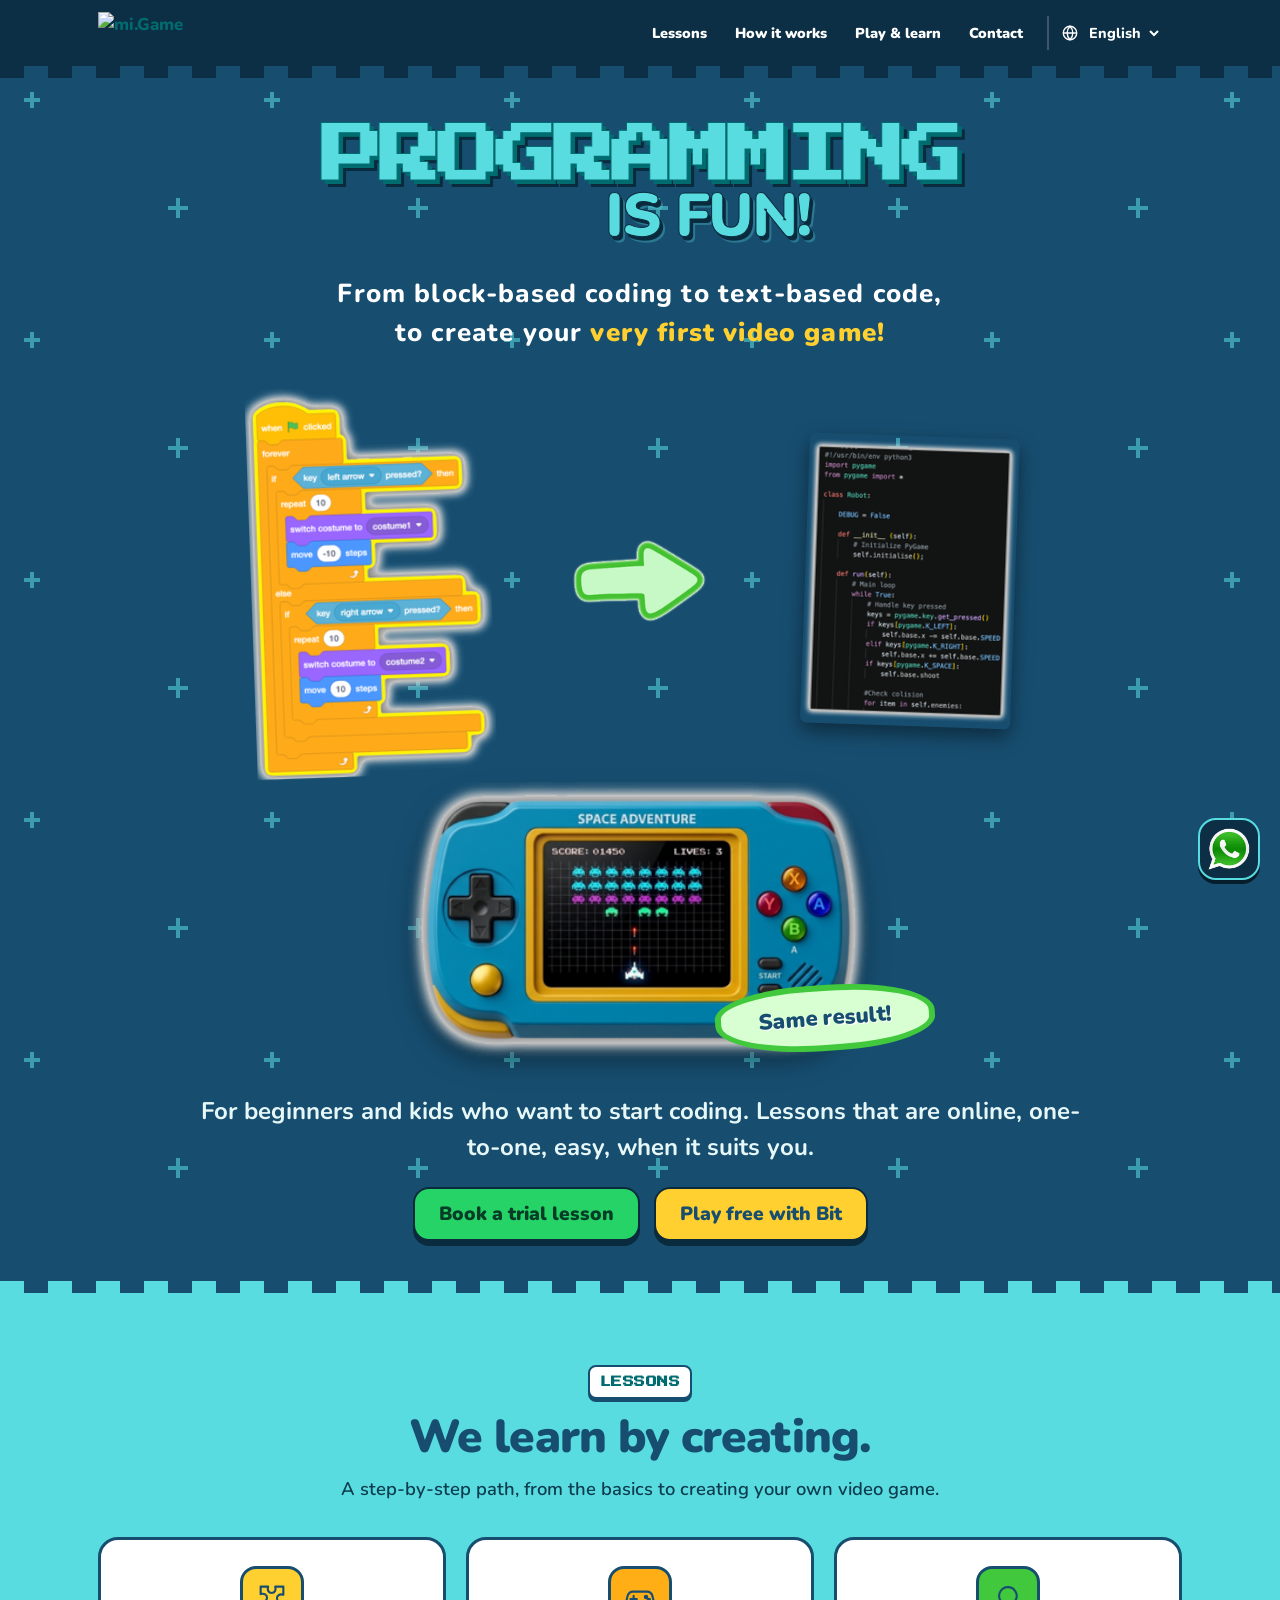
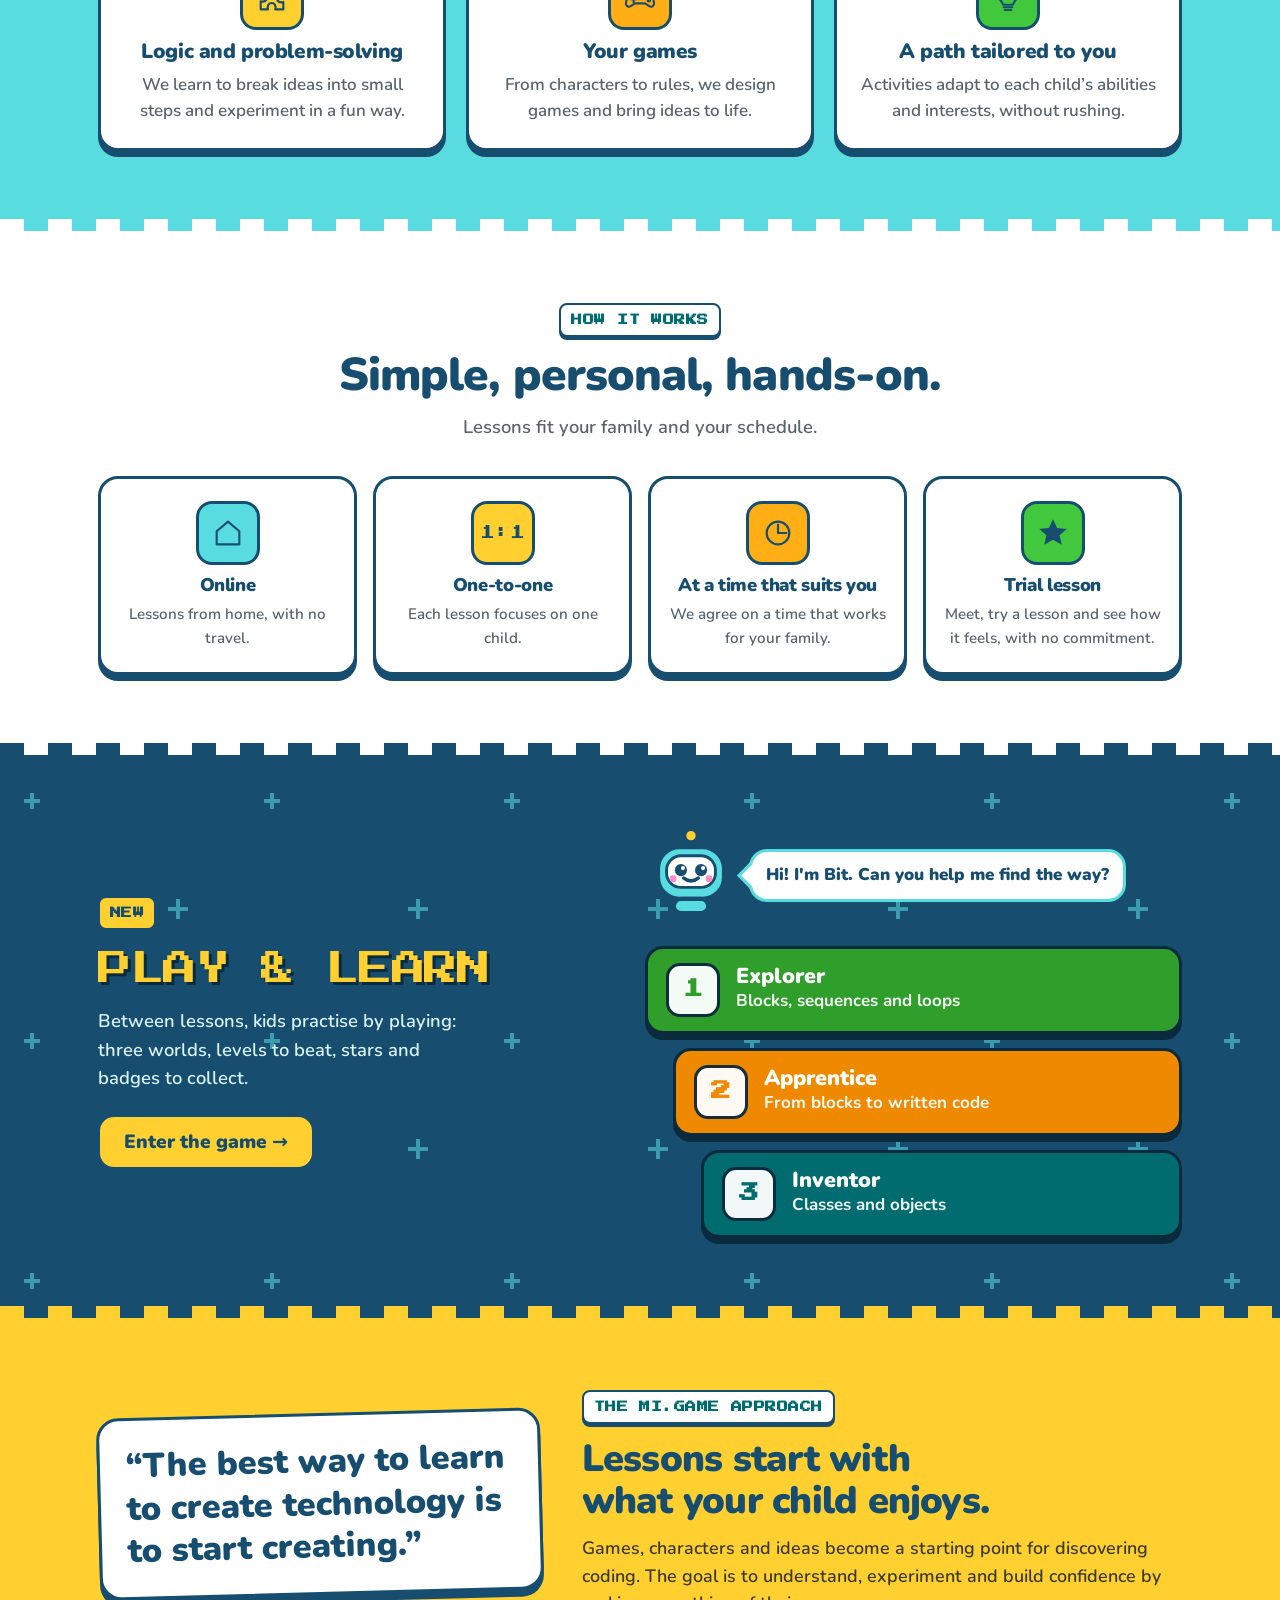
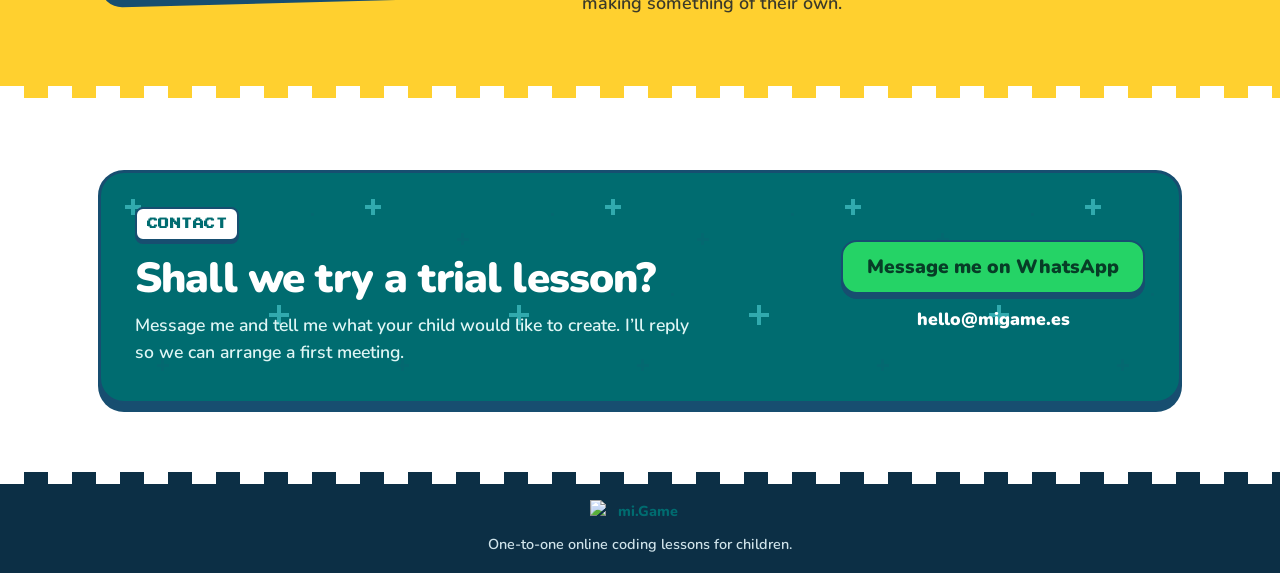
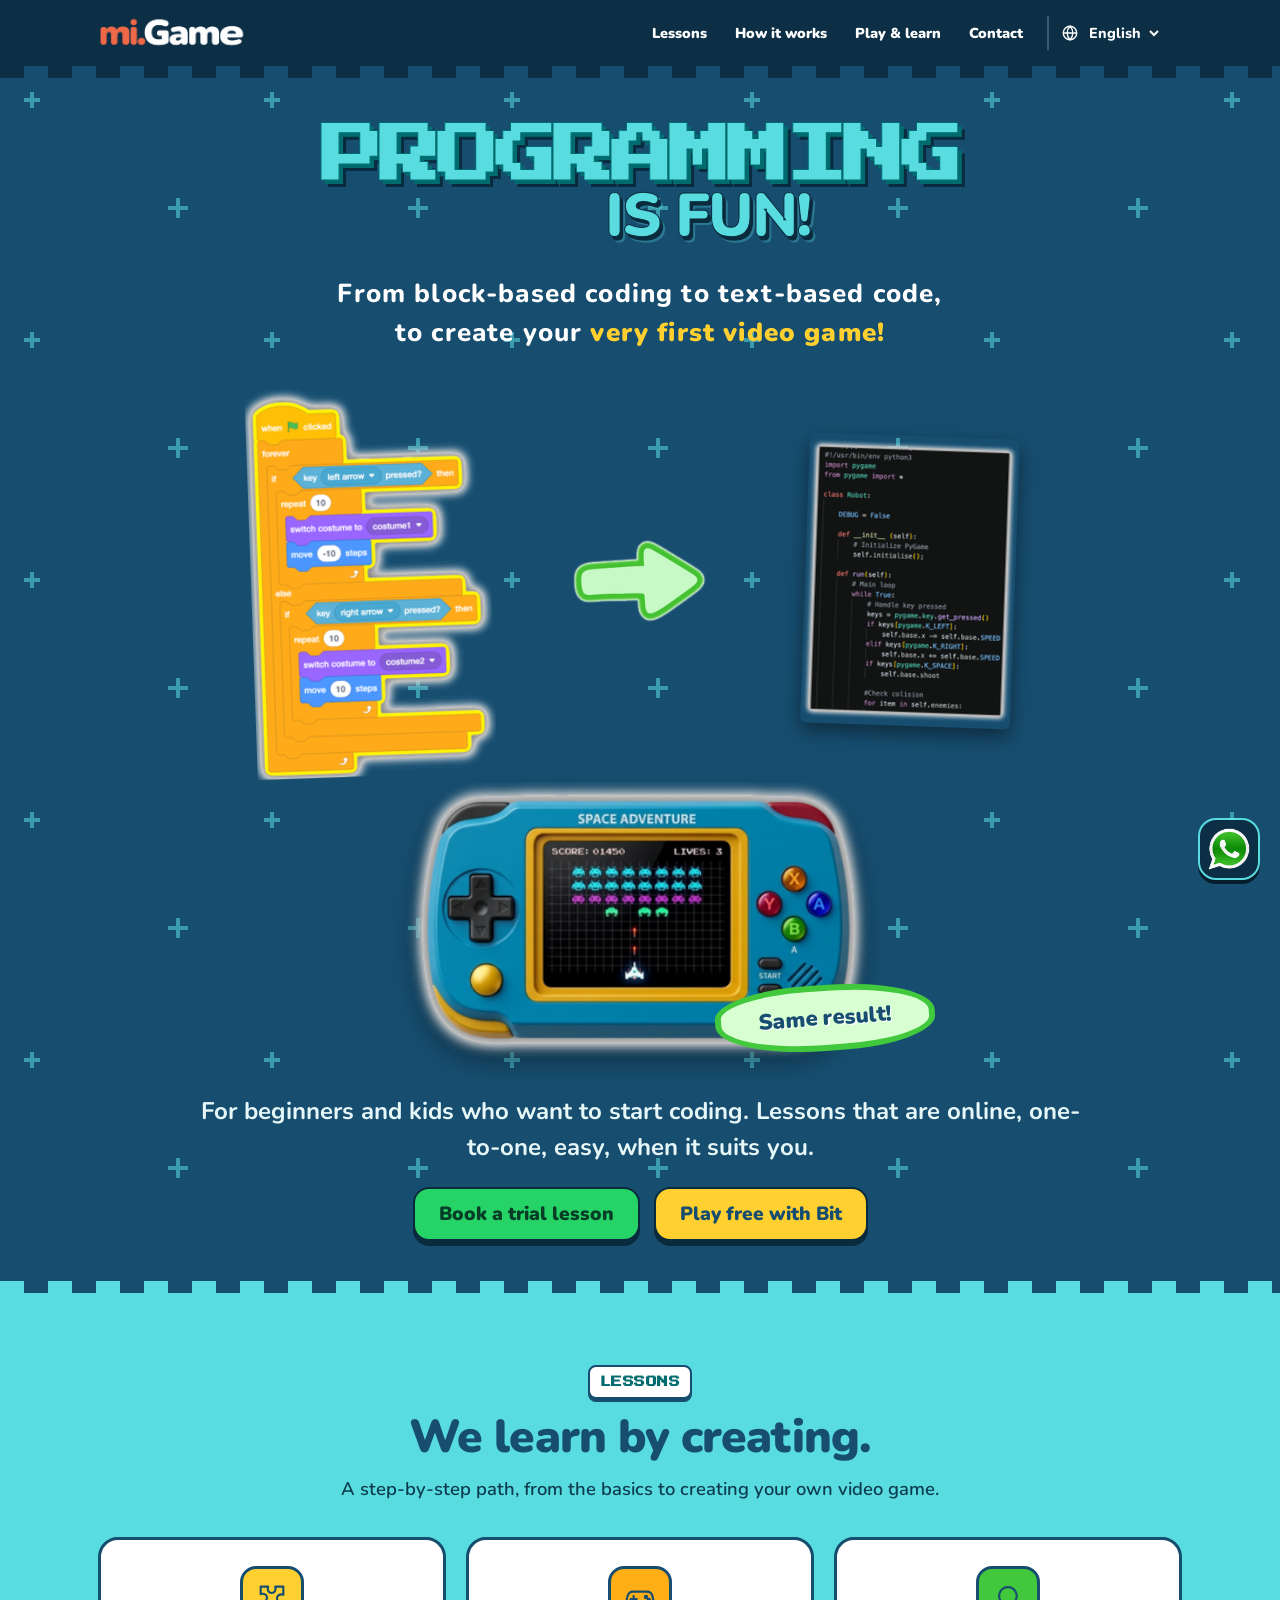
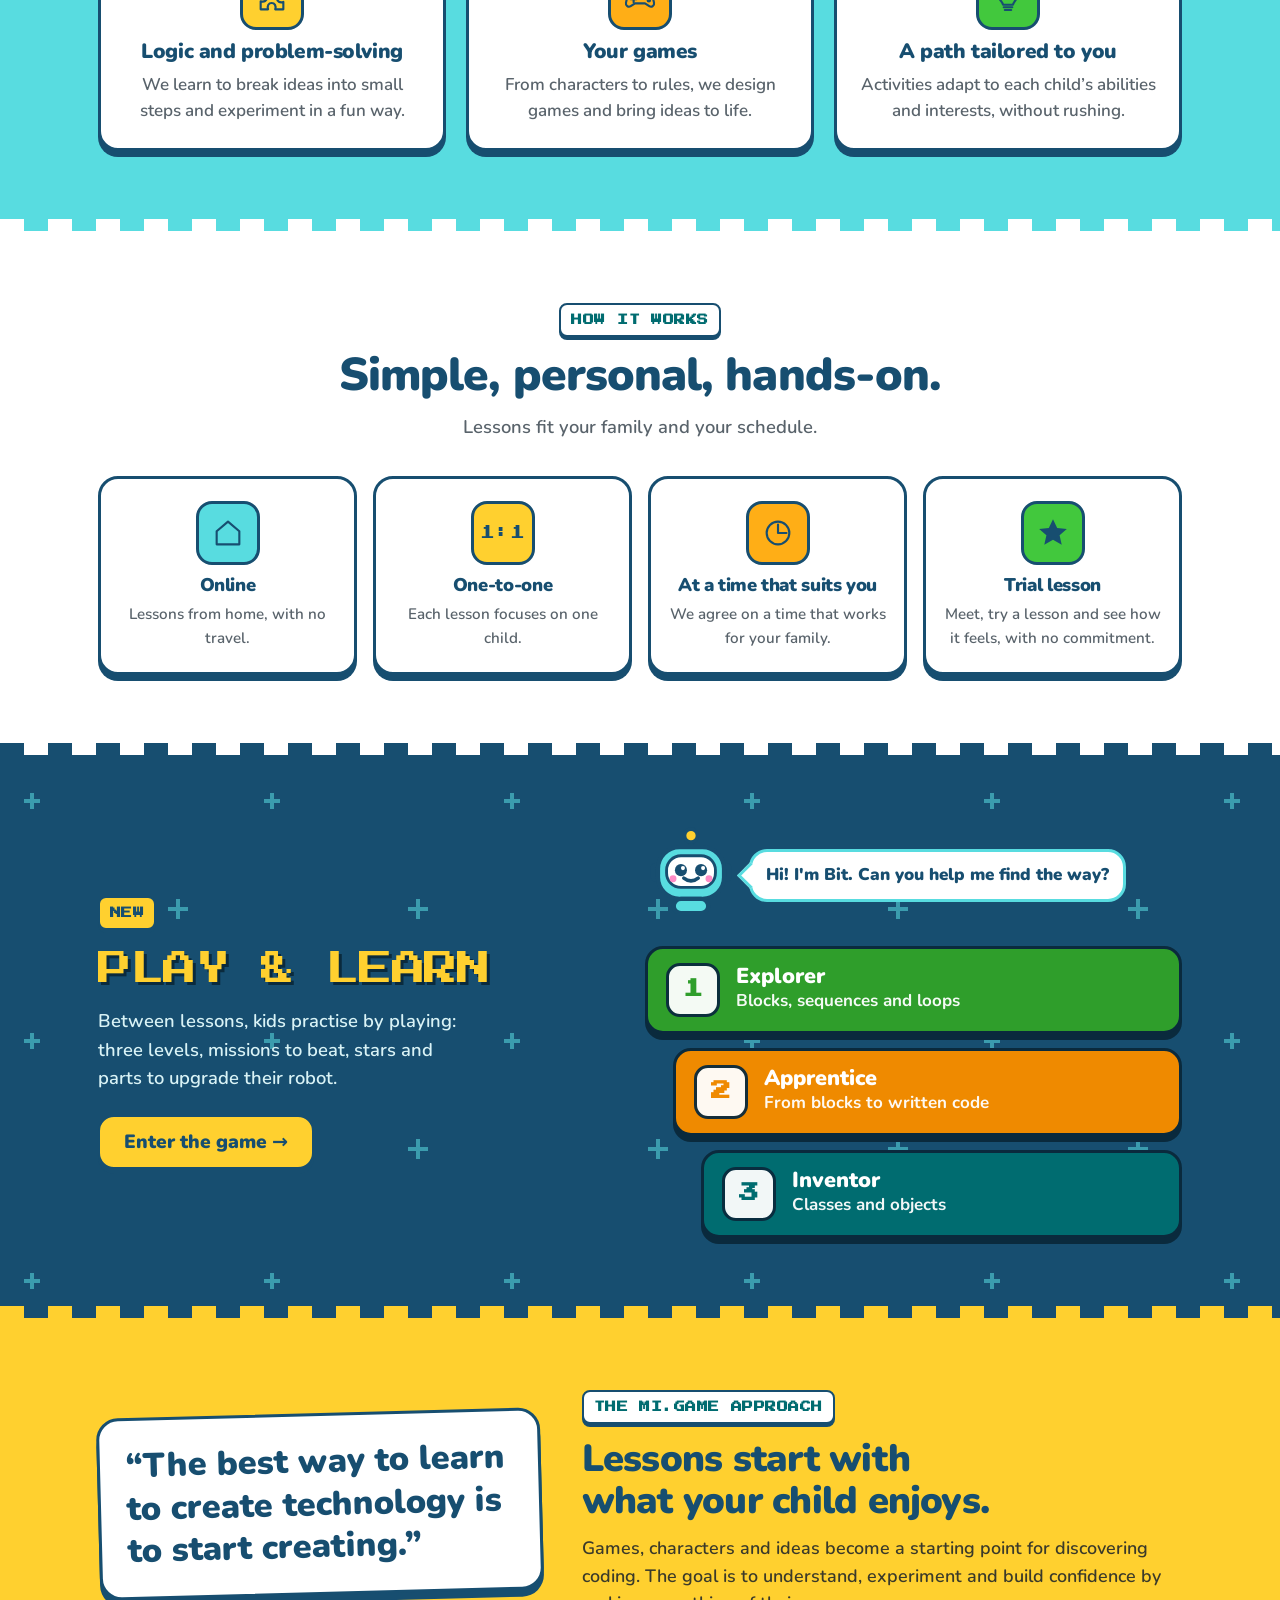
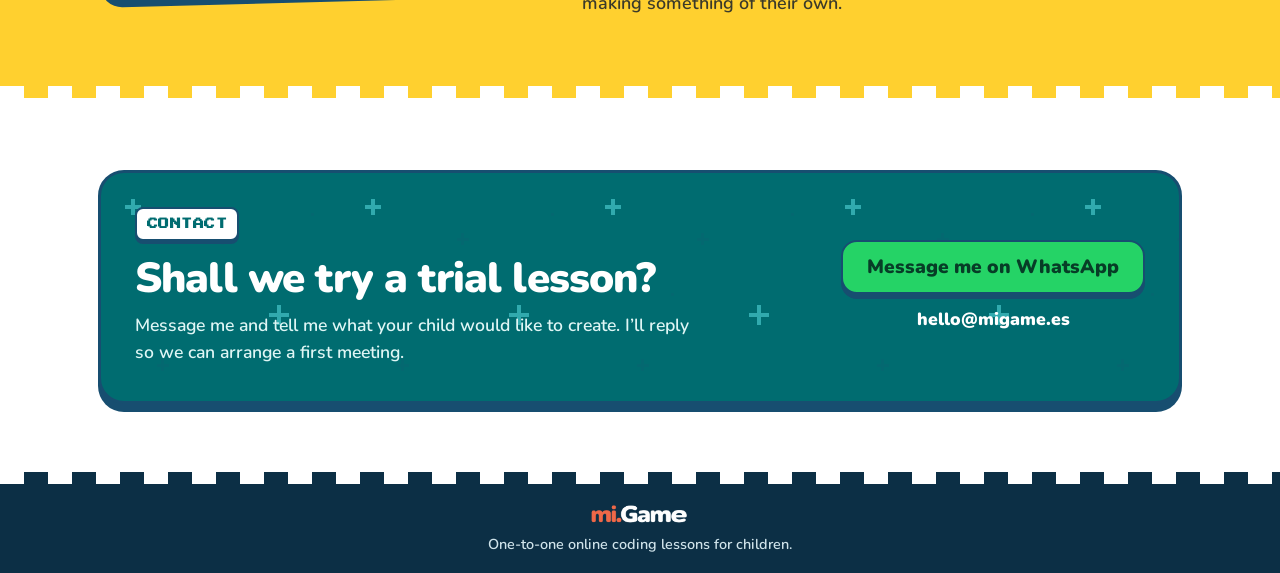
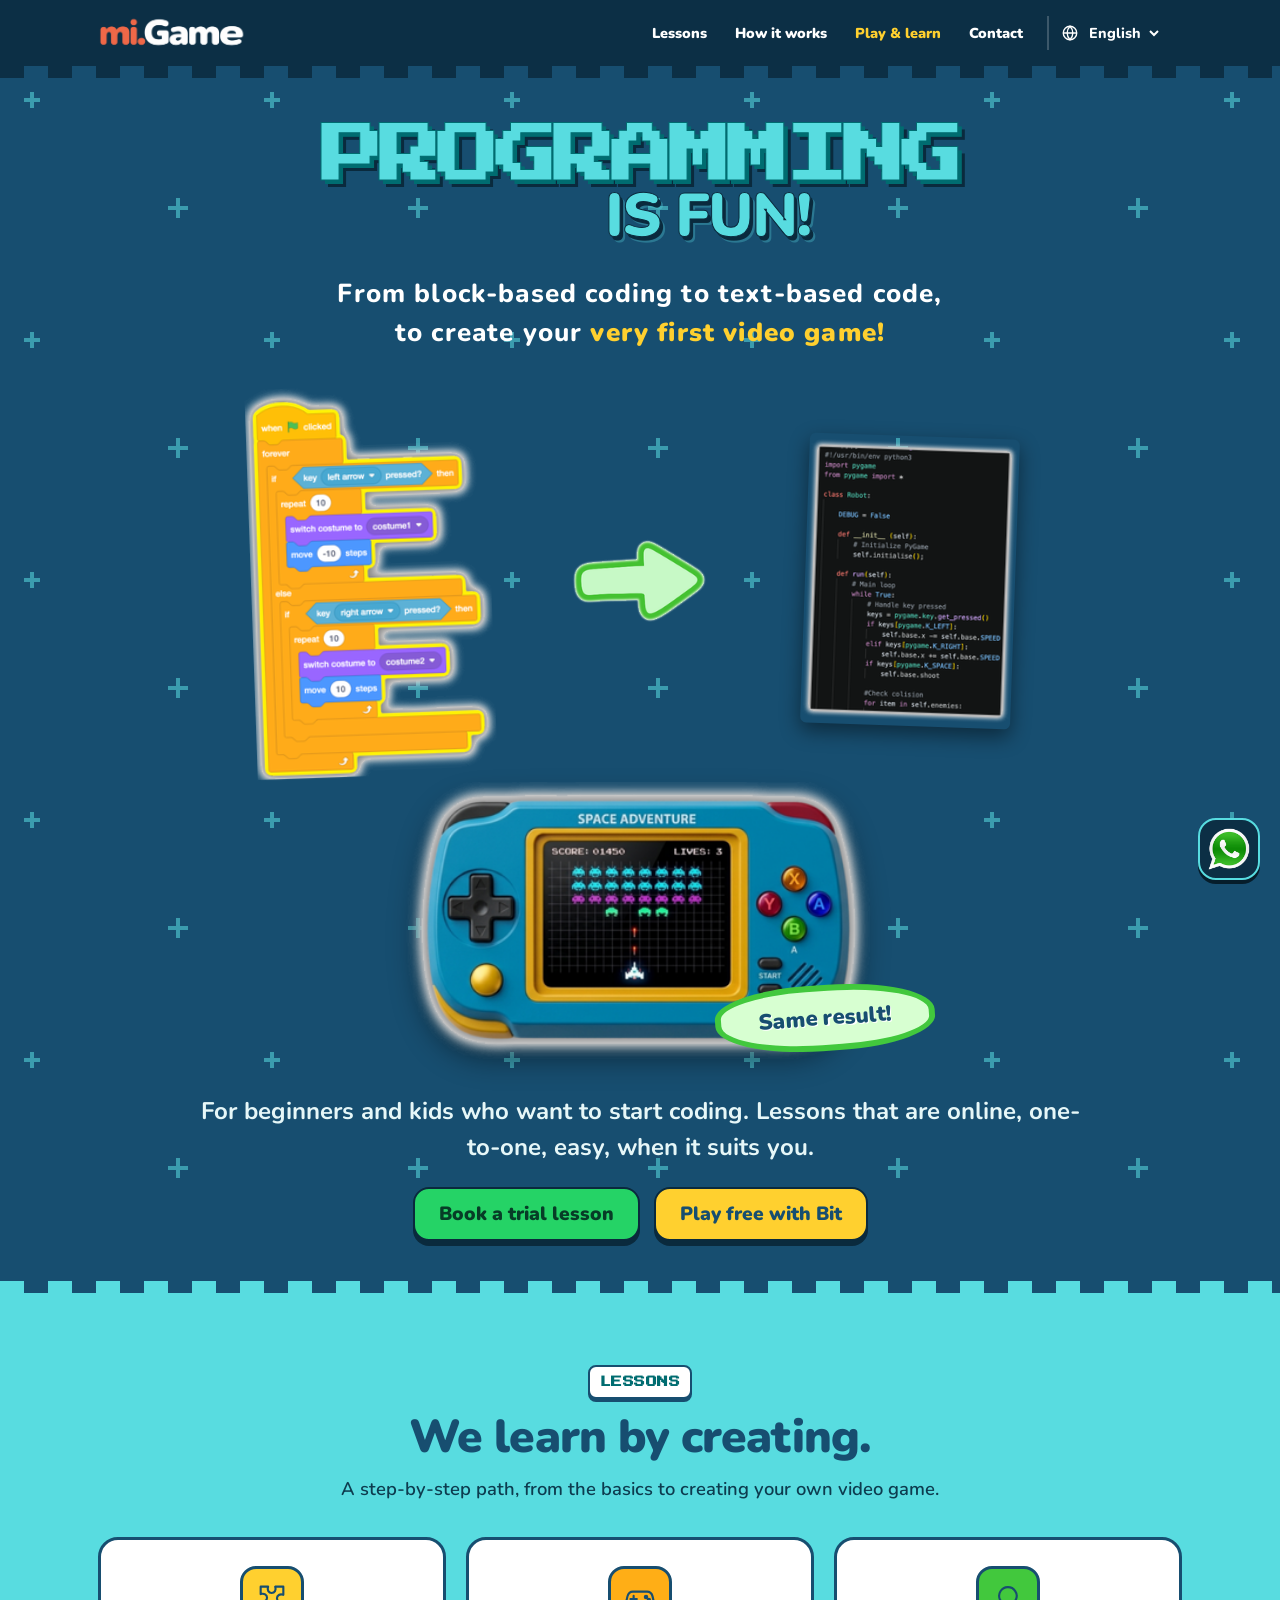
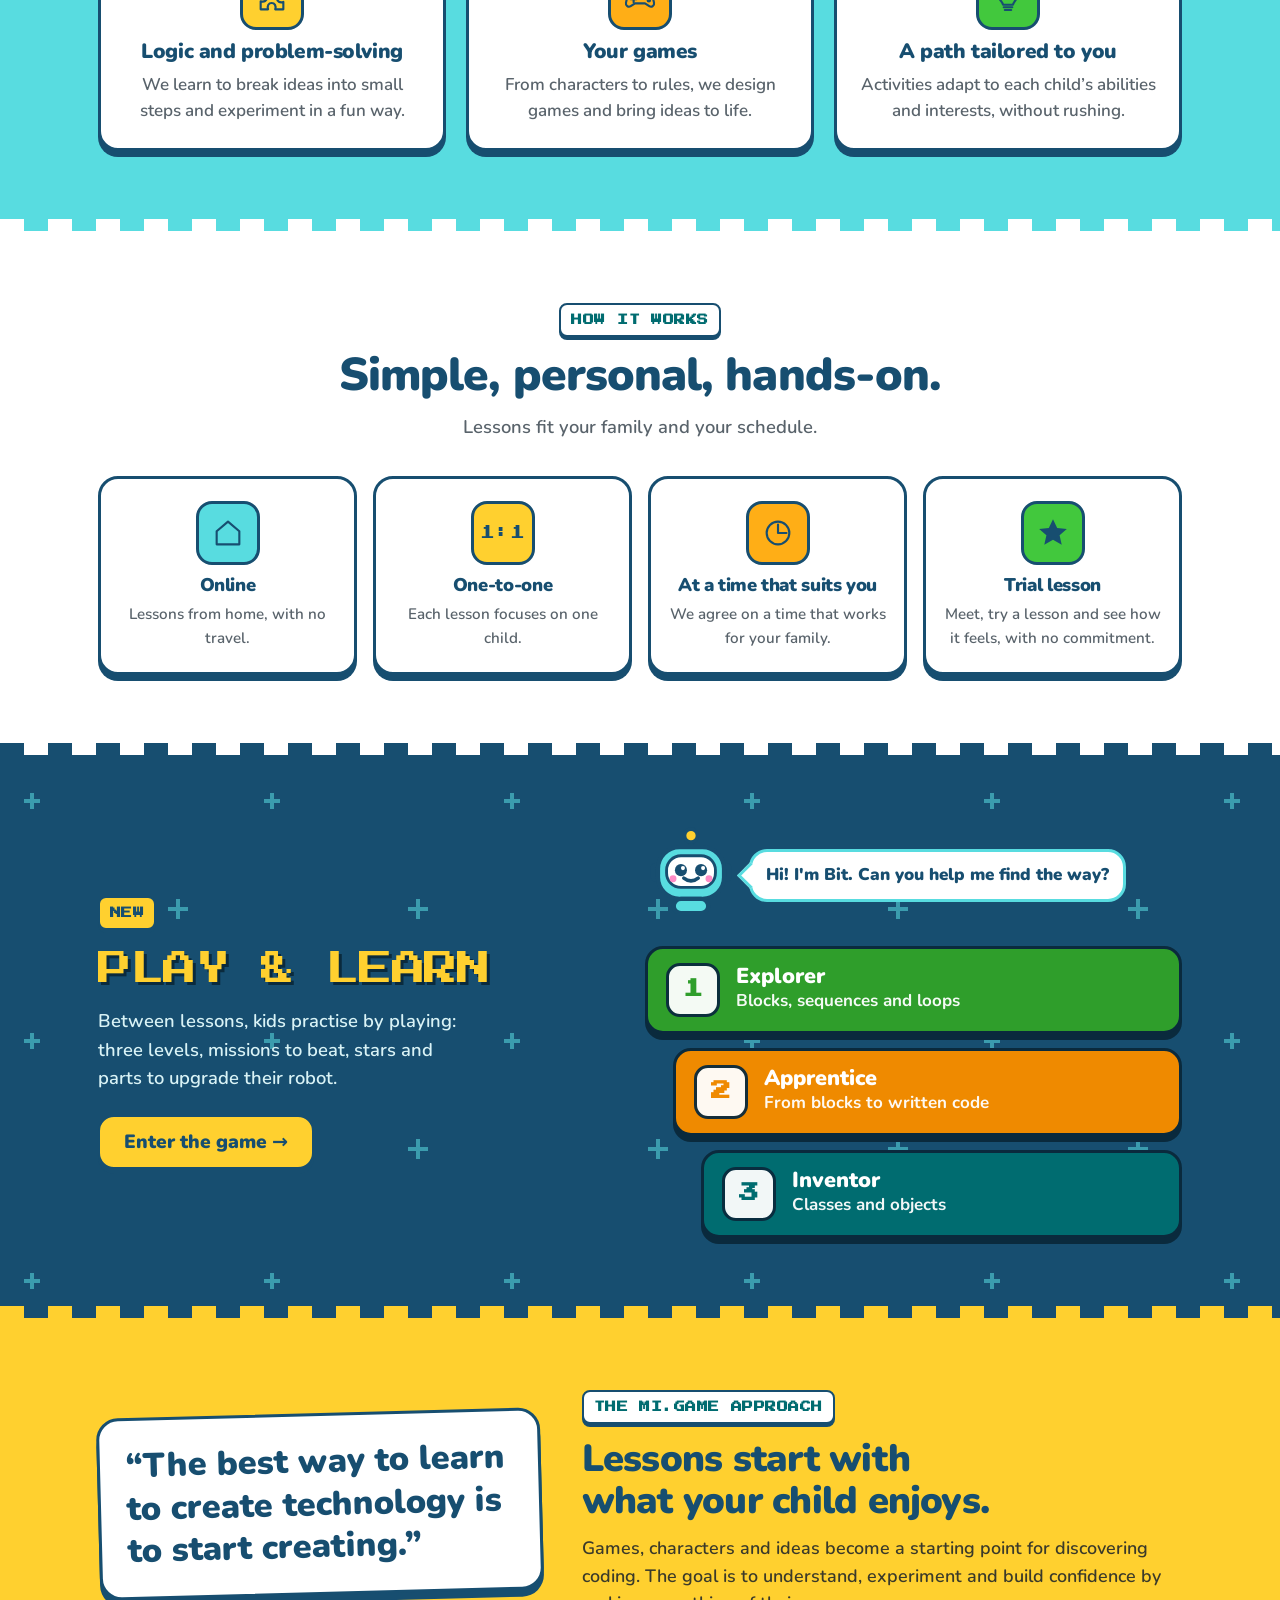
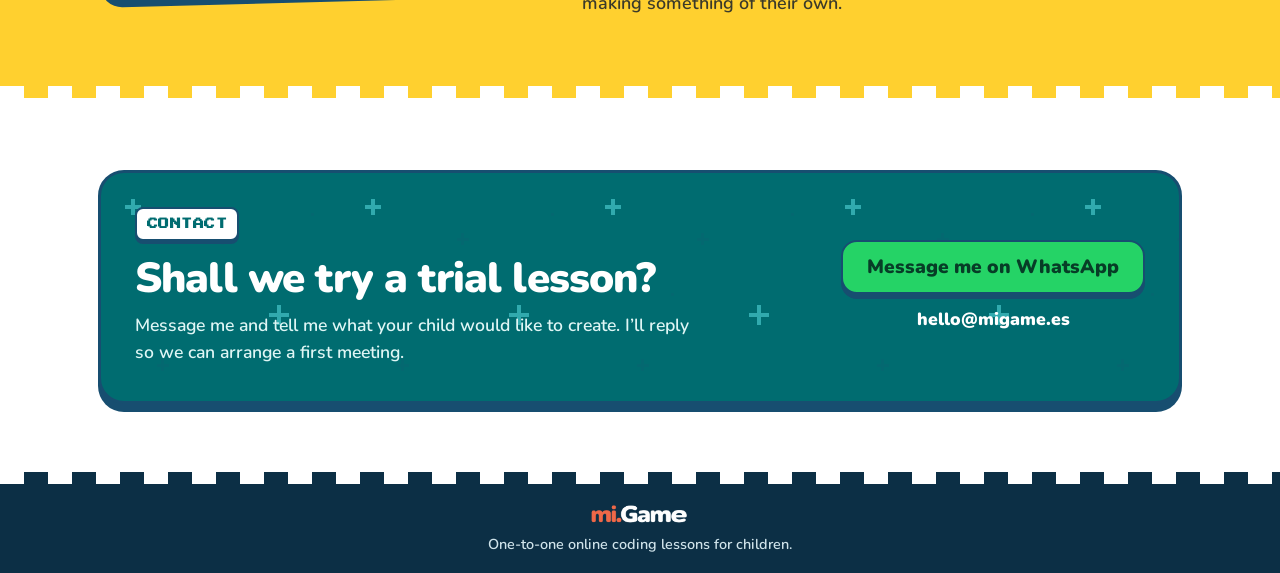
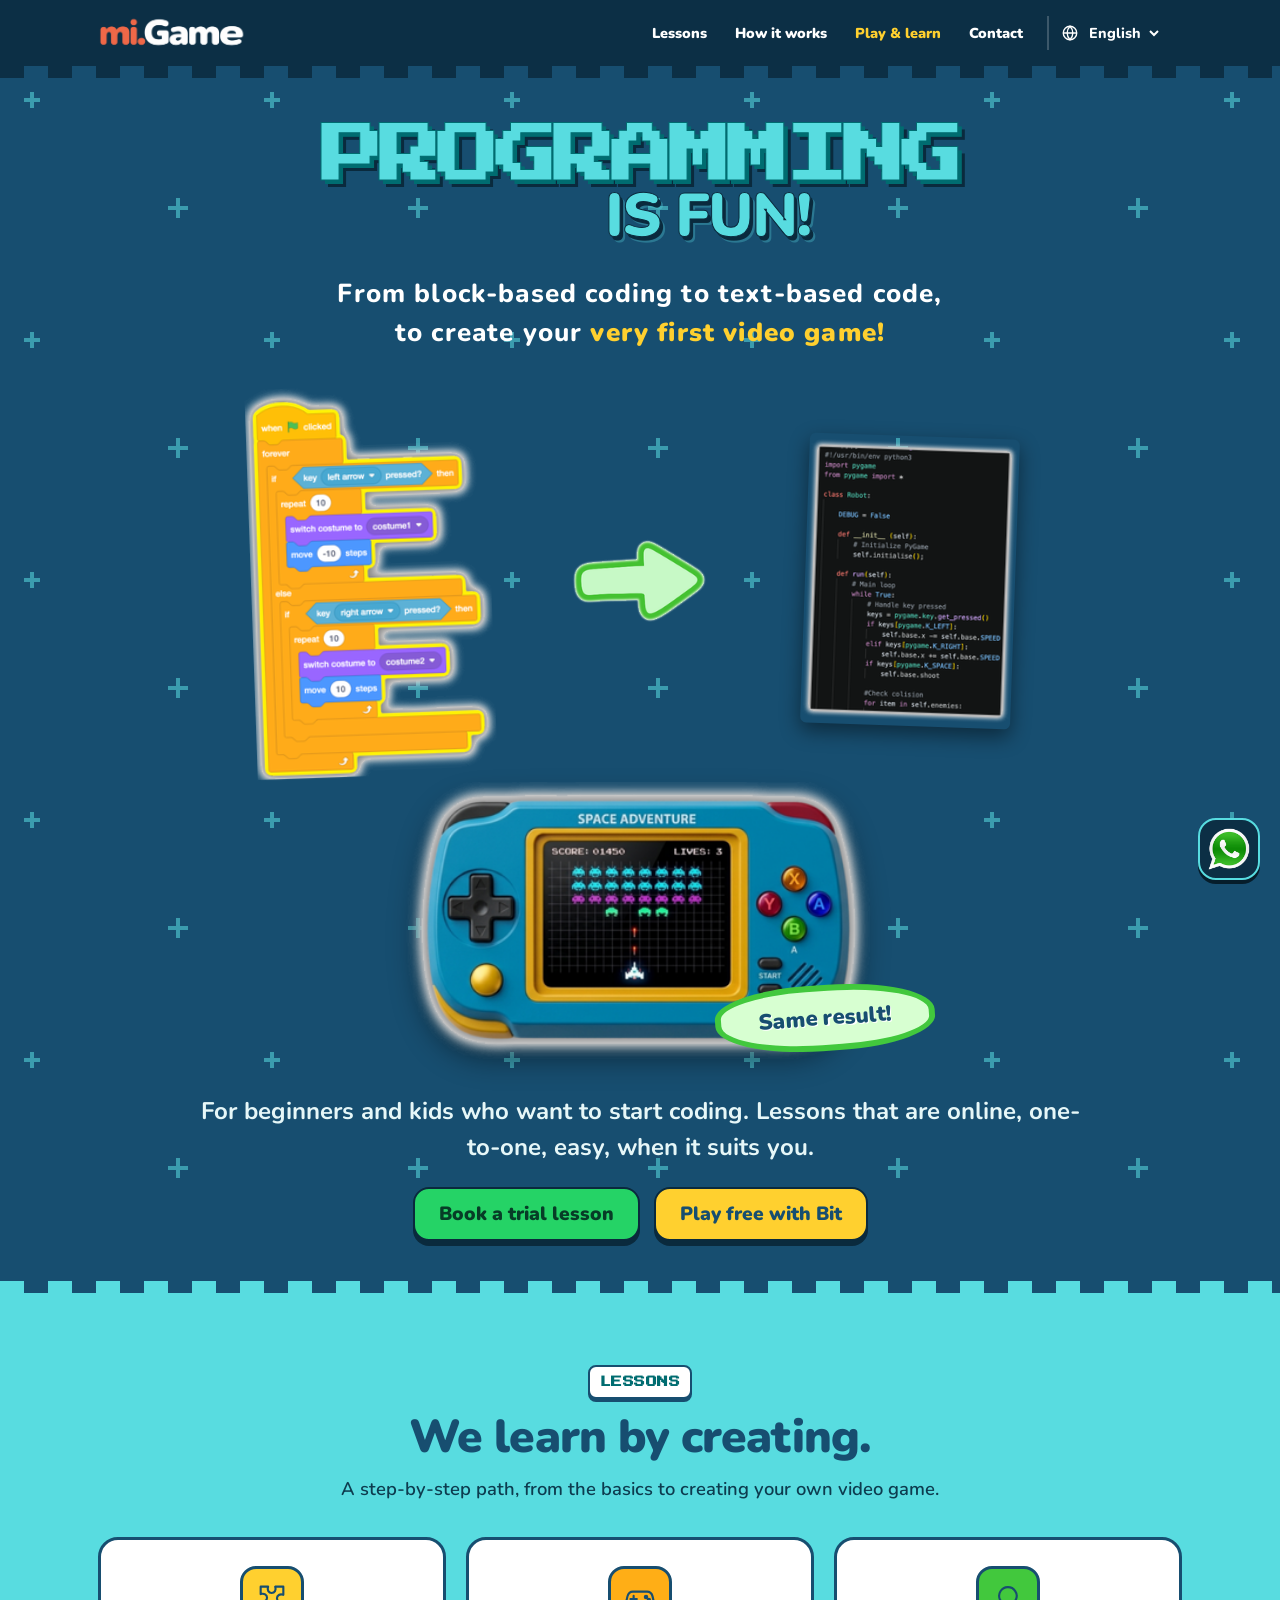
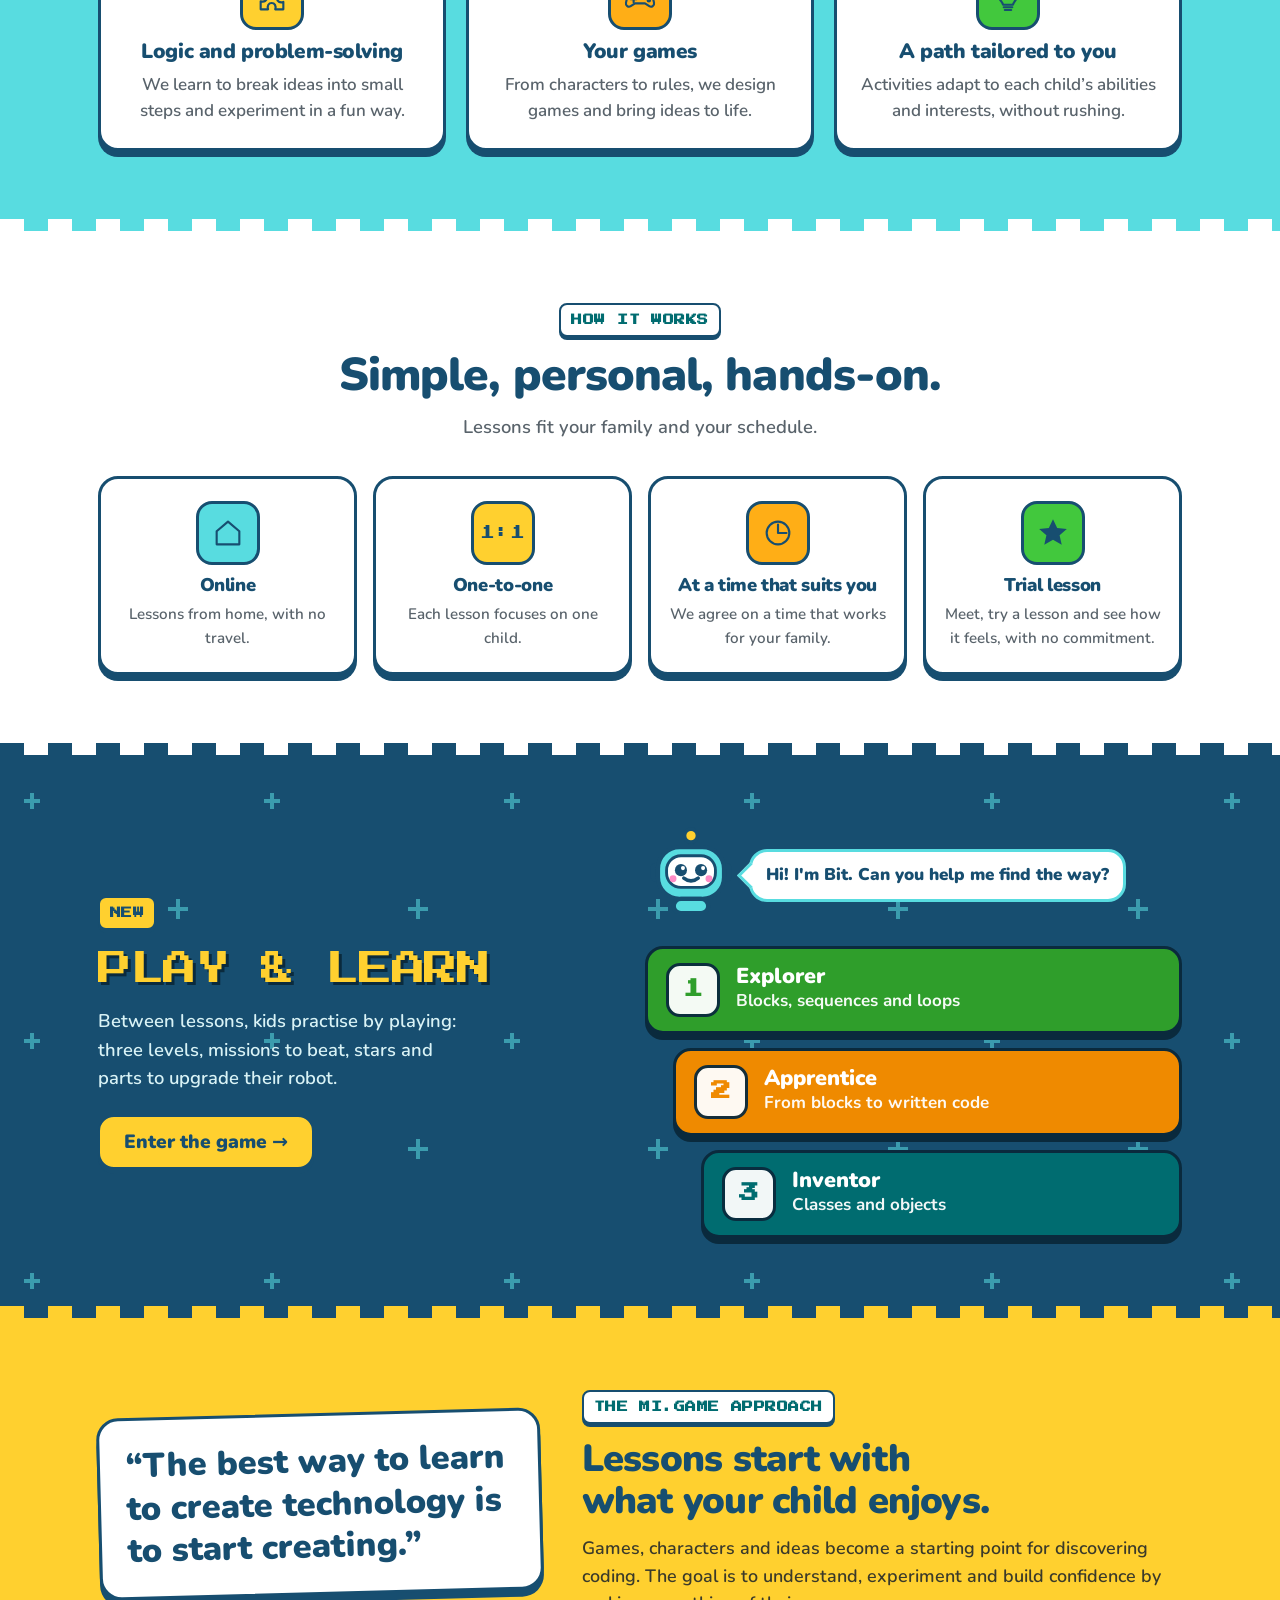
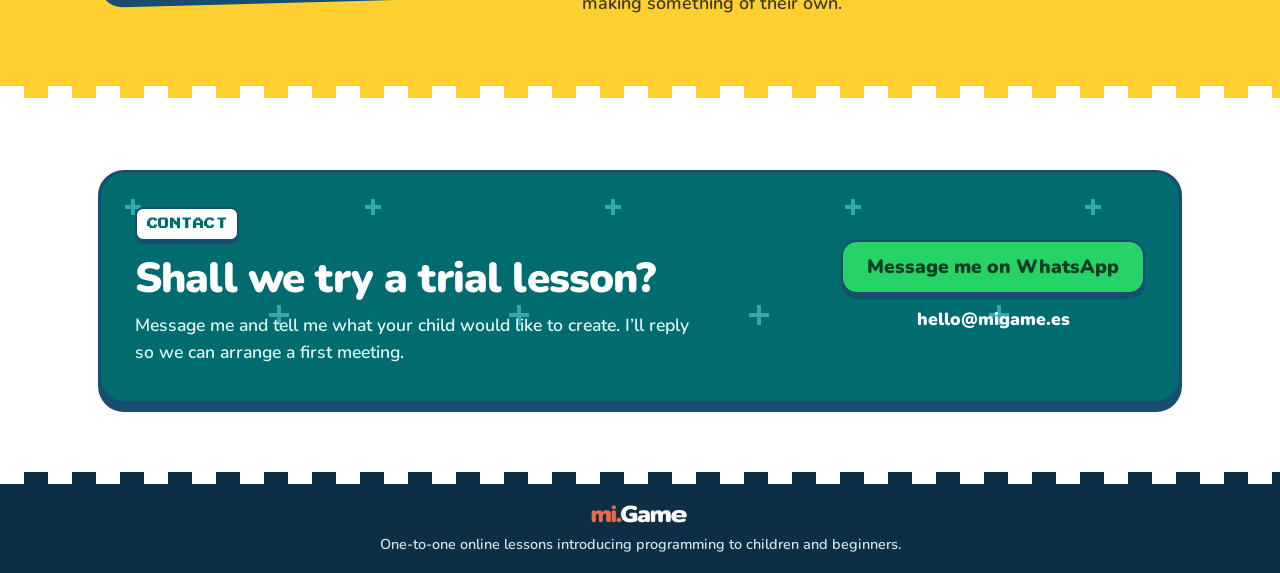
